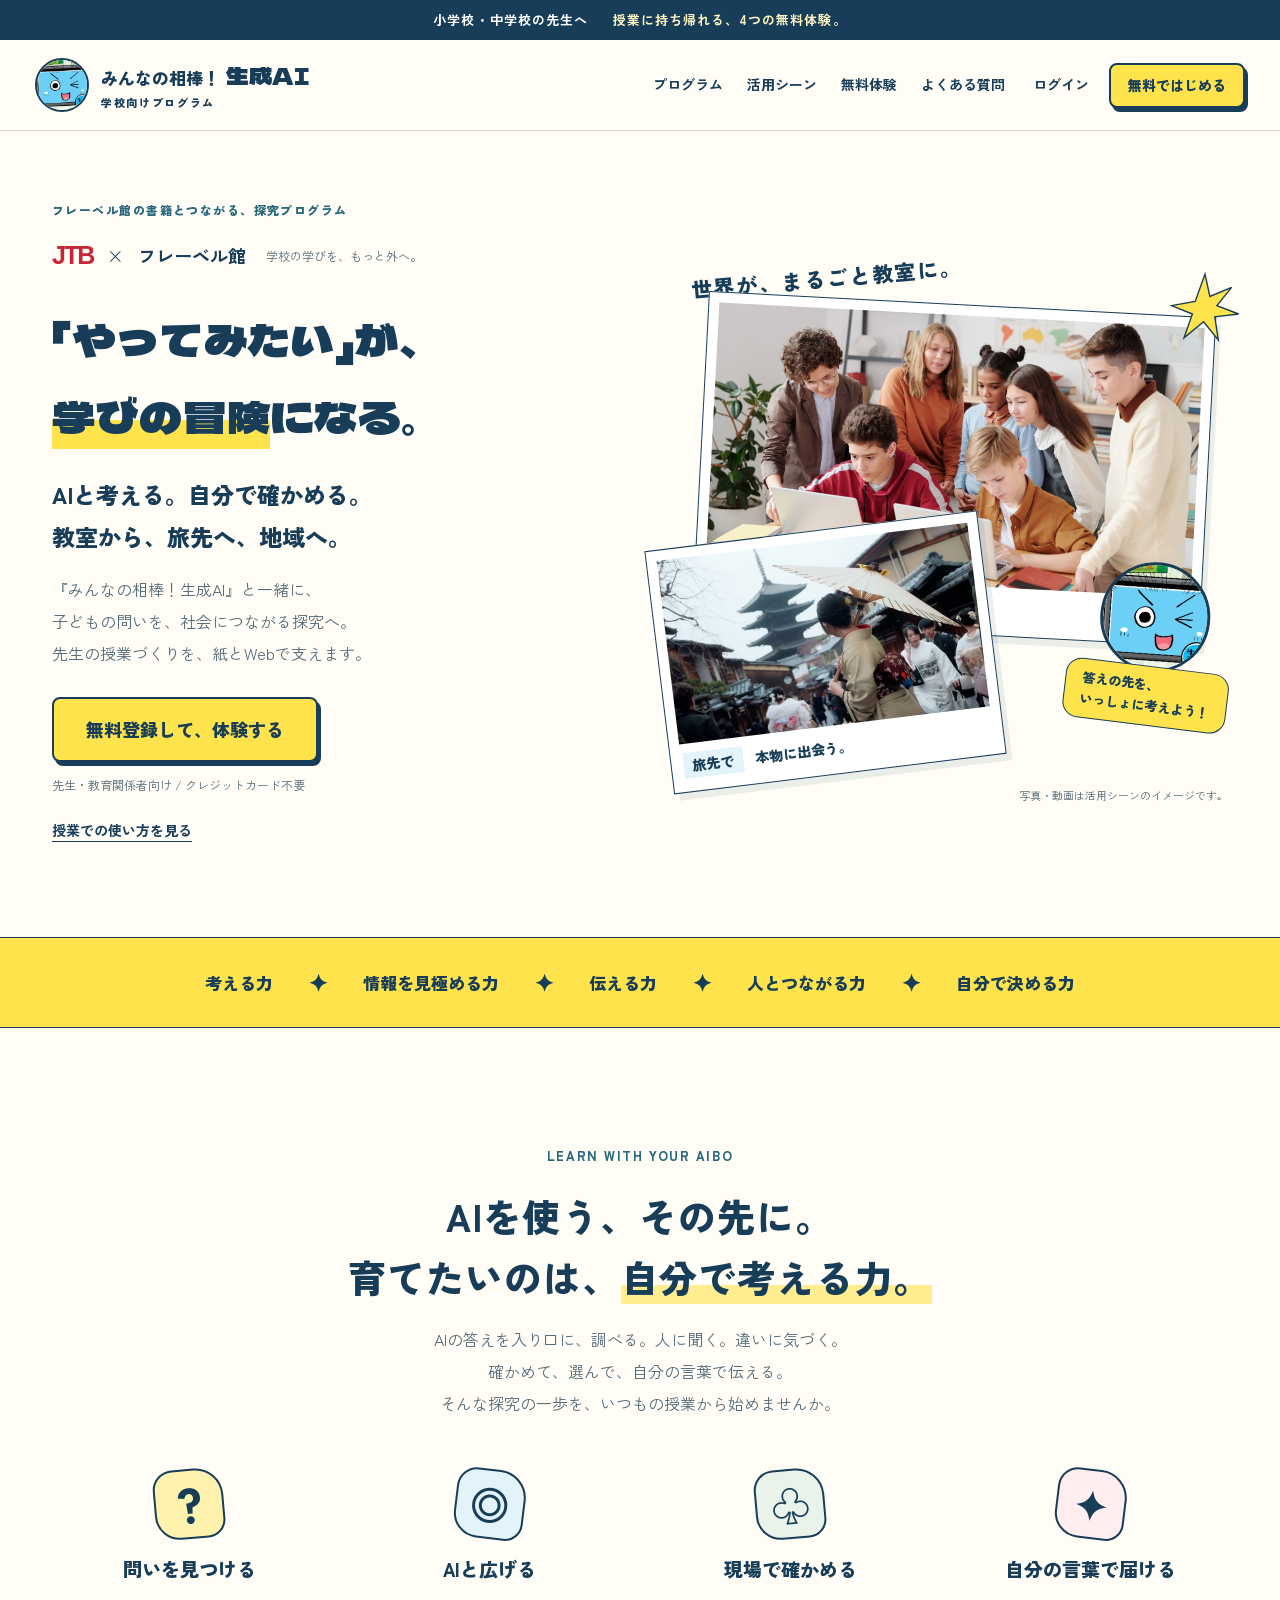
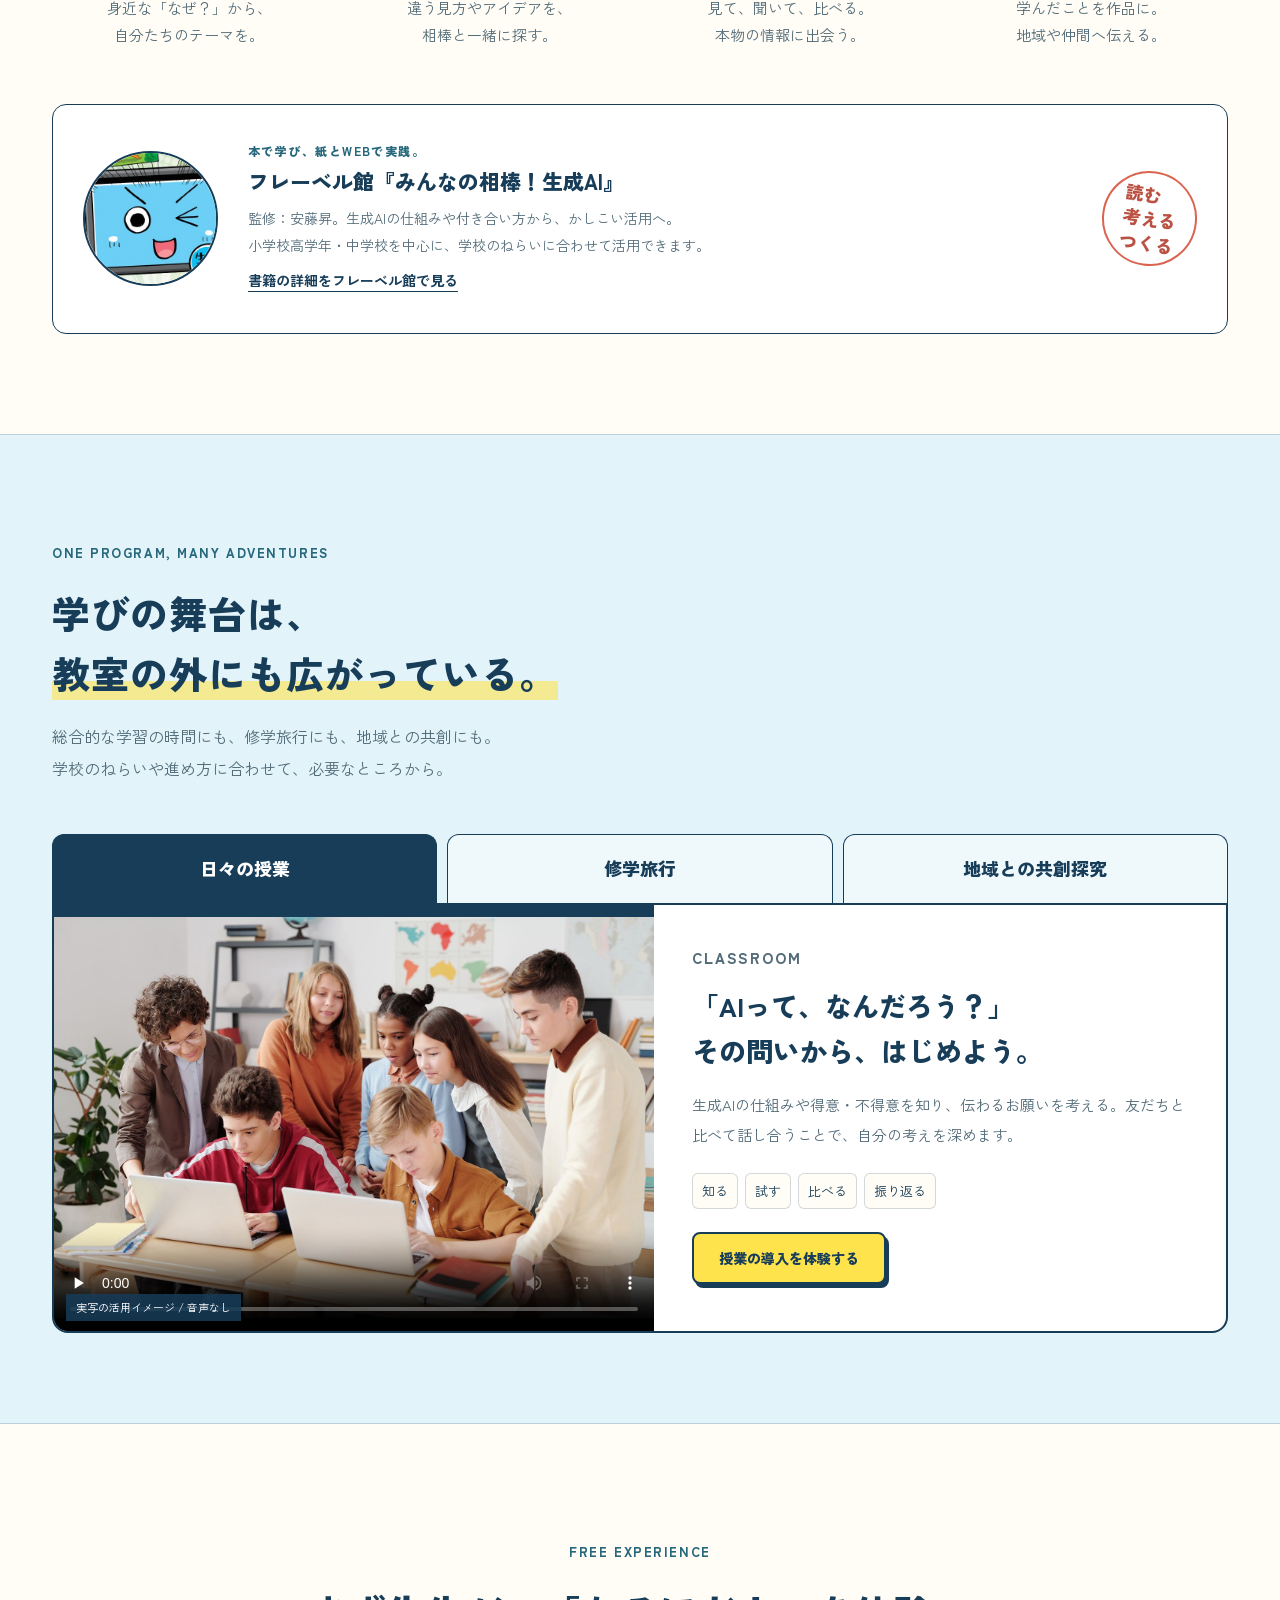
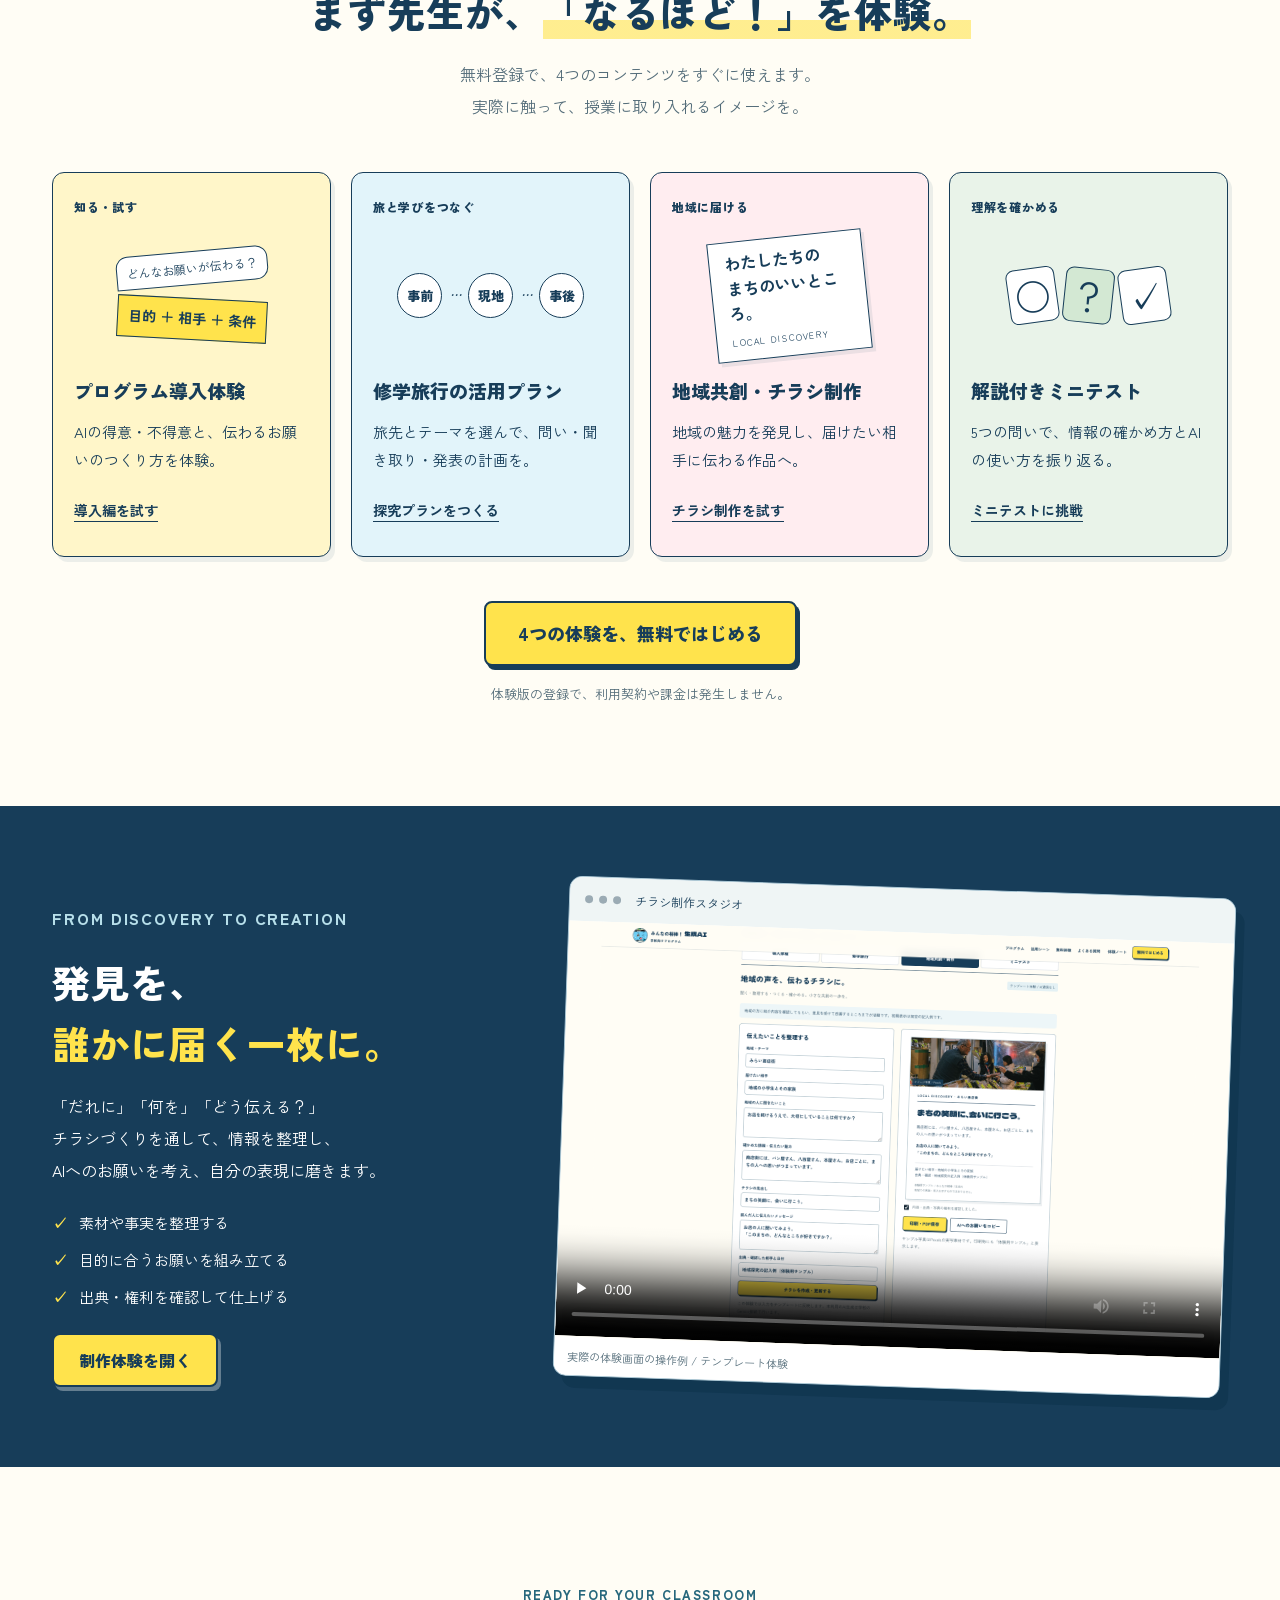
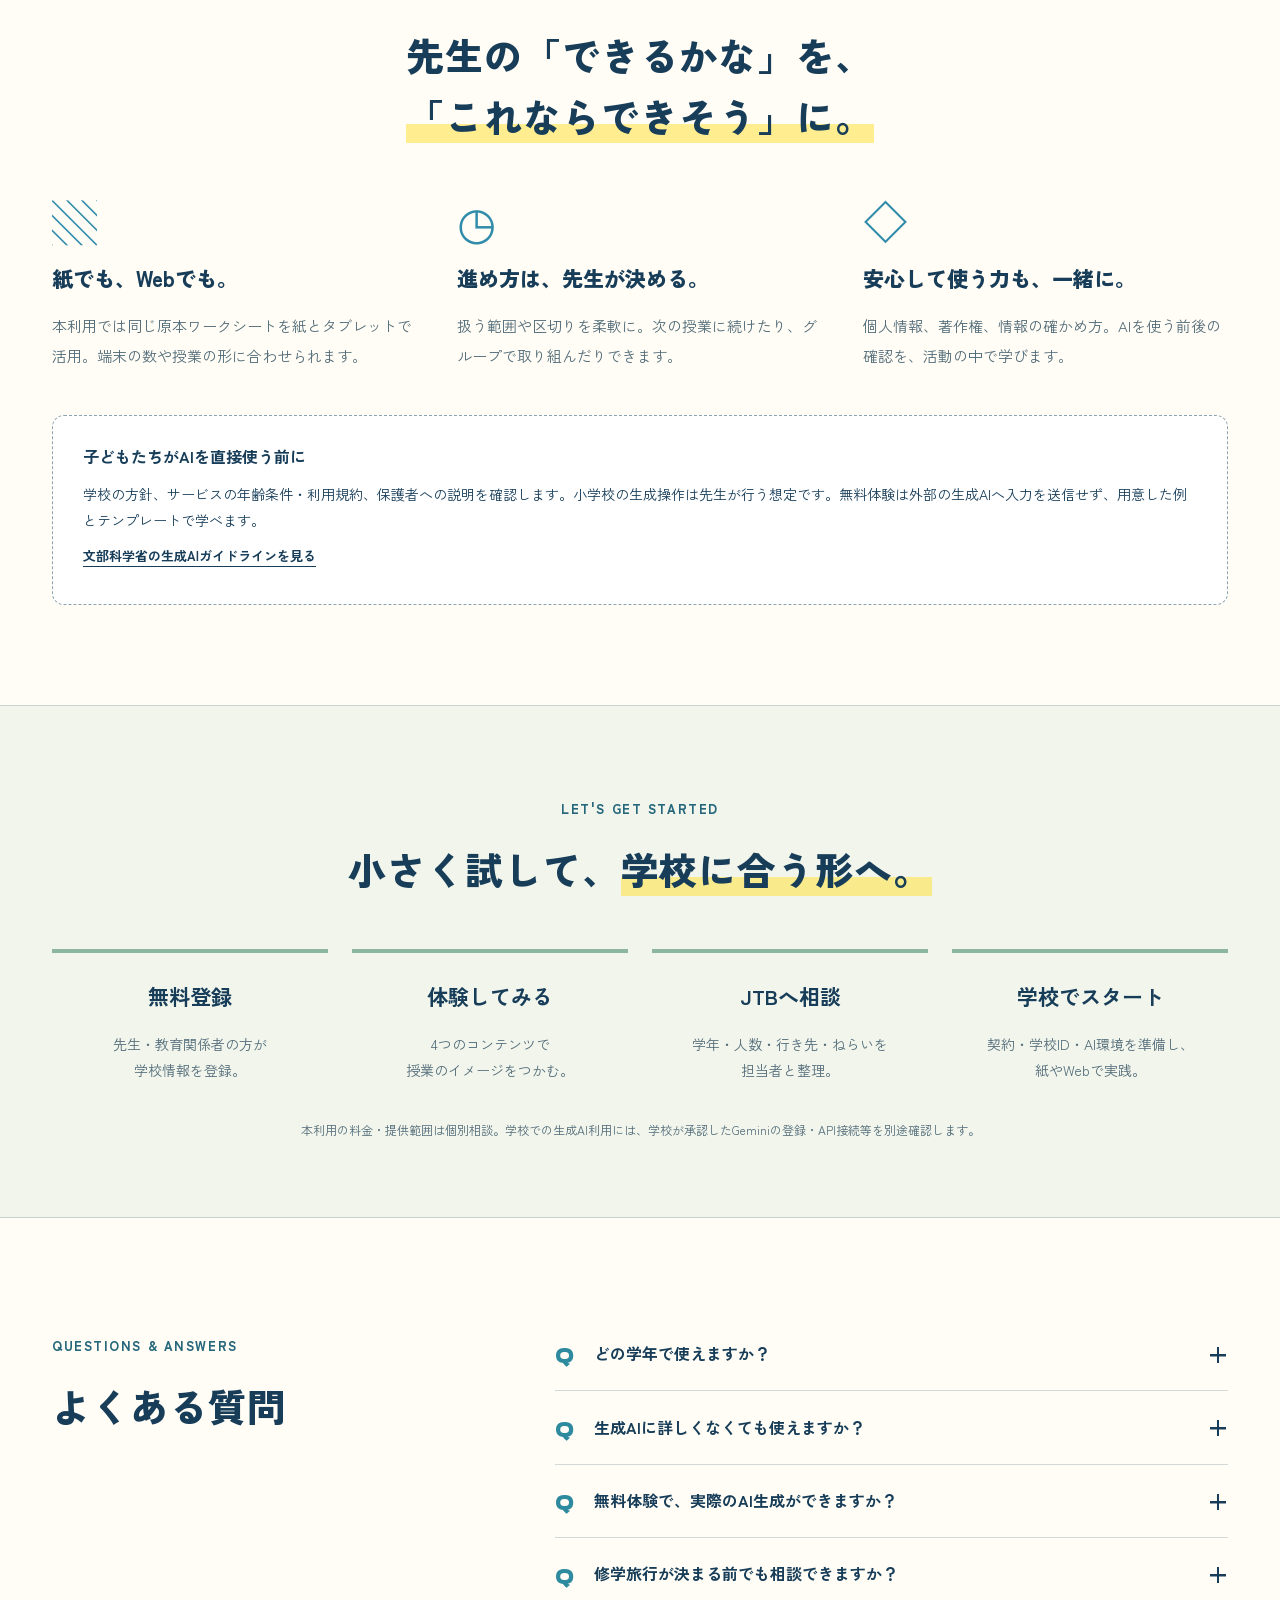
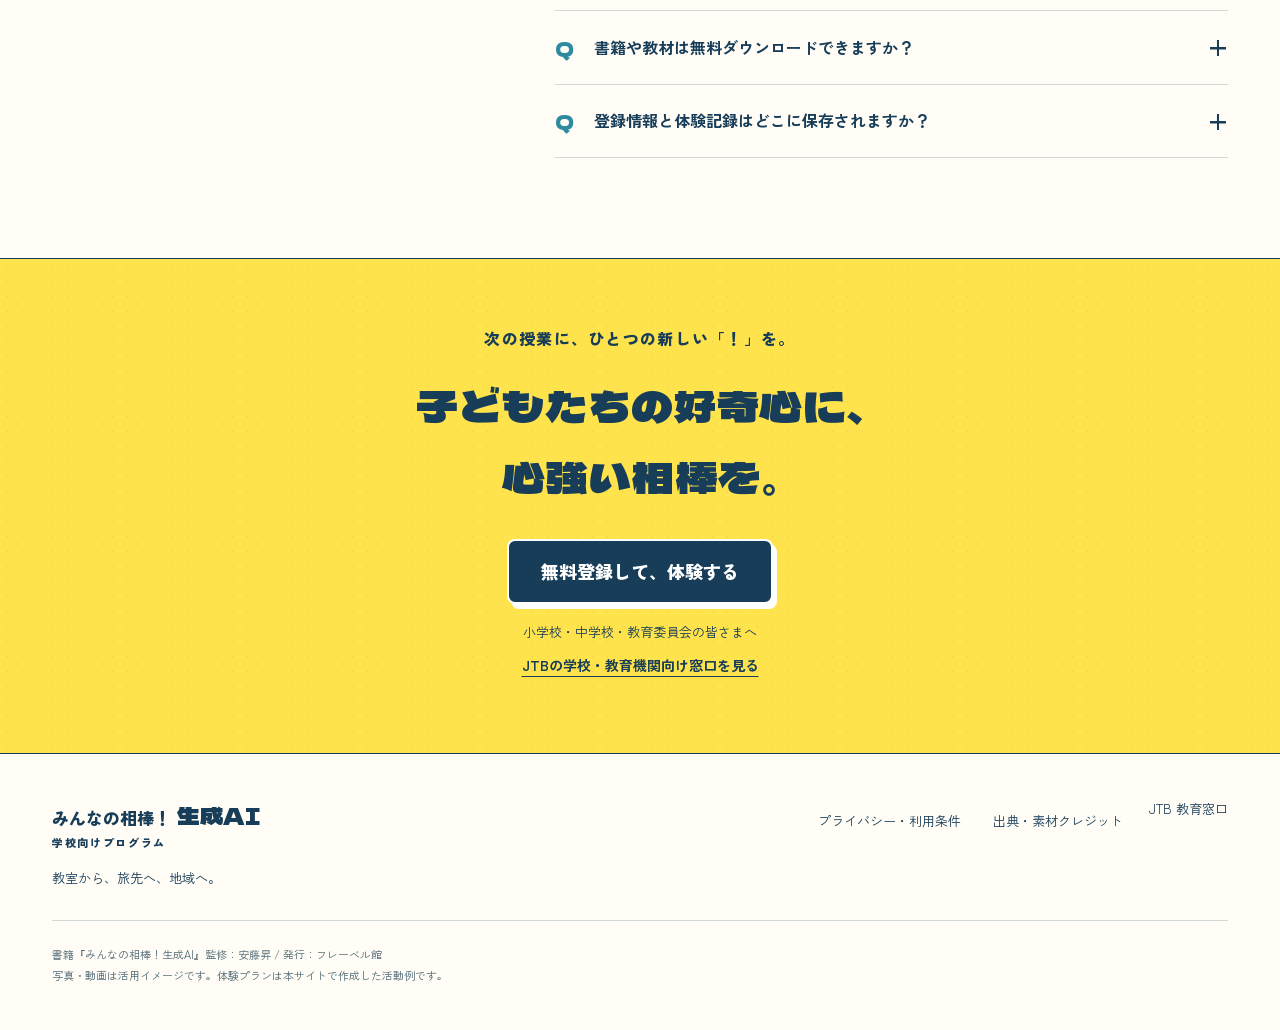
==== minnano-aibo/landing.html @ c50cecc1 "Add school-facing Minnano Aibo LP with real media and free learning experiences" ====
<!doctype html><html lang="ja"><head><meta charset="utf-8"><meta name="viewport" content="width=device-width,initial-scale=1"><meta name="theme-color" content="#173d59"><title>みんなの相棒！生成AI｜教室から、旅先へ、地域へ。</title><meta name="description" content="フレーベル館の書籍とつながる、みんなの相棒！生成AIプログラム。小中学校の授業・修学旅行・地域との共創探究へ。無料登録で4つの体験を。"><meta property="og:title" content="みんなの相棒！生成AI｜教室から、旅先へ、地域へ。"><meta property="og:description" content="AIと考える。自分で確かめる。社会につながる。先生のための無料体験。"><meta property="og:type" content="website"><meta property="og:image" content="https://minnano-aibo-school-guide.changyaokuang.chatgpt.site/media/classroom.jpg"><link rel="stylesheet" href="style.css"><link rel="preconnect" href="https://fonts.googleapis.com"><link rel="preconnect" href="https://fonts.gstatic.com" crossorigin><link href="https://fonts.googleapis.com/css2?family=Dela+Gothic+One&family=Zen+Kaku+Gothic+New:wght@400;500;700;900&display=swap" rel="stylesheet"><script defer src="config.js"></script><script defer src="app.js"></script></head><body>
<a class="skip" href="#main">本文へ移動</a><div class="announcement">小学校・中学校の先生へ <span>授業に持ち帰れる、4つの無料体験。</span></div>
<header class="header"><a class="brand" href="landing.html"><img src="media/aibo.jpg" alt="書籍の生成AIキャラクター"><span>みんなの相棒！<b>生成AI</b><small>学校向けプログラム</small></span></a><nav aria-label="メインメニュー"><a href="#about">プログラム</a><a href="#scenes">活用シーン</a><a href="#benefits">無料体験</a><a href="#faq">よくある質問</a></nav><div class="header-actions"><button class="text-btn" data-login>ログイン</button><button class="btn small" data-register>無料ではじめる</button><button class="menu-btn" aria-label="メニューを開く" aria-expanded="false">☰</button></div></header>
<main id="main"><div id="landing"><section class="hero wrap"><div class="hero-copy"><p class="eyebrow">フレーベル館の書籍とつながる、探究プログラム</p><div class="partner-line"><strong class="jtb-word">JTB</strong><span>×</span><strong>フレーベル館</strong><span class="partner-caption">学校の学びを、もっと外へ。</span></div><h1>「やってみたい」が、<br><span class="highlight">学びの冒険</span>になる。</h1><p class="hero-sub">AIと考える。自分で確かめる。<br>教室から、旅先へ、地域へ。</p><p class="hero-desc">『みんなの相棒！生成AI』と一緒に、<br>子どもの問いを、社会につながる探究へ。<br>先生の授業づくりを、紙とWebで支えます。</p><div class="hero-cta"><button class="btn large" data-register>無料登録して、体験する</button><span>先生・教育関係者向け / クレジットカード不要</span></div><a href="#scenes" class="under-link">授業での使い方を見る</a></div><div class="hero-visual"><span class="handwritten hero-note">世界が、まるごと教室に。</span><figure class="photo main-photo"><img src="media/classroom.jpg" alt="先生と子どもたちが机を囲んで意見を交わす実写の授業イメージ" fetchpriority="high"><figcaption><span class="label-yellow">教室で</span> 「どうして？」を育てる。</figcaption></figure><figure class="photo travel-photo"><img src="media/kyoto-poster.jpg" alt="京都・八坂の塔へ続く街並み"><figcaption><span>旅先で</span> 本物に出会う。</figcaption></figure><div class="aibo-bubble"><img src="media/aibo.jpg" alt=""><span>答えの先を、<br>いっしょに考えよう！</span></div><svg class="hero-doodle" viewBox="0 0 100 100" aria-hidden="true"><path d="M50 3L57 35 88 22 67 48 98 60 64 64 69 97 48 71 20 94 32 60 2 48 36 42Z" fill="#ffe34c" stroke="#173d59" stroke-width="2"/></svg><p class="scene-note">写真・動画は活用シーンのイメージです。</p></div></section>
<div class="ribbon"><span>考える力</span><i>✦</i><span>情報を見極める力</span><i>✦</i><span>伝える力</span><i>✦</i><span>人とつながる力</span><i>✦</i><span>自分で決める力</span></div>
<section class="section wrap" id="about"><div class="section-title"><p class="eyebrow">LEARN WITH YOUR AIBO</p><h2>AIを使う、その先に。<br>育てたいのは、<em>自分で考える力。</em></h2><p>AIの答えを入り口に、調べる。人に聞く。違いに気づく。<br>確かめて、選んで、自分の言葉で伝える。<br>そんな探究の一歩を、いつもの授業から始めませんか。</p></div><div class="learning-flow"><article><span class="flow-icon">？</span><h3>問いを見つける</h3><p>身近な「なぜ？」から、<br>自分たちのテーマを。</p></article><article><span class="flow-icon">◎</span><h3>AIと広げる</h3><p>違う見方やアイデアを、<br>相棒と一緒に探す。</p></article><article><span class="flow-icon">♧</span><h3>現場で確かめる</h3><p>見て、聞いて、比べる。<br>本物の情報に出会う。</p></article><article><span class="flow-icon">✦</span><h3>自分の言葉で届ける</h3><p>学んだことを作品に。<br>地域や仲間へ伝える。</p></article></div><div class="book-band"><img src="media/aibo.jpg" alt="みんなの相棒！生成AIのキャラクター"><div><span class="eyebrow">本で学び、紙とWEBで実践。</span><h3>フレーベル館『みんなの相棒！生成AI』</h3><p>監修：安藤昇。生成AIの仕組みや付き合い方から、かしこい活用へ。<br>小学校高学年・中学校を中心に、学校のねらいに合わせて活用できます。</p><a class="under-link" href="https://book.froebel-kan.co.jp/book/detail/9784577054208" target="_blank" rel="noopener">書籍の詳細をフレーベル館で見る</a></div><span class="paper-stamp">読む<br>考える<br>つくる</span></div></section>
<section class="scenes-section" id="scenes"><div class="wrap"><div class="section-title left"><p class="eyebrow">ONE PROGRAM, MANY ADVENTURES</p><h2>学びの舞台は、<br><em>教室の外にも広がっている。</em></h2><p>総合的な学習の時間にも、修学旅行にも、地域との共創にも。<br>学校のねらいや進め方に合わせて、必要なところから。</p></div><div class="scene-tabs" role="tablist" aria-label="活用シーン"><button role="tab" id="tab-class" aria-controls="scene-panel" aria-selected="true" data-scene="class">日々の授業</button><button role="tab" id="tab-trip" aria-controls="scene-panel" aria-selected="false" data-scene="trip">修学旅行</button><button role="tab" id="tab-local" aria-controls="scene-panel" aria-selected="false" data-scene="local">地域との共創探究</button></div><div id="scene-panel" class="scene-panel" role="tabpanel" aria-labelledby="tab-class"></div></div></section>
<section class="section wrap" id="benefits"><div class="section-title"><p class="eyebrow">FREE EXPERIENCE</p><h2>まず先生が、<em>「なるほど！」を体験。</em></h2><p>無料登録で、4つのコンテンツをすぐに使えます。<br>実際に触って、授業に取り入れるイメージを。</p></div><div class="benefit-grid"><article class="benefit yellow"><span class="benefit-tag">知る・試す</span><div class="mini-chat"><span>どんなお願いが伝わる？</span><b>目的 ＋ 相手 ＋ 条件</b></div><h3>プログラム導入体験</h3><p>AIの得意・不得意と、伝わるお願いのつくり方を体験。</p><button class="under-link" data-start="intro">導入編を試す</button></article><article class="benefit blue"><span class="benefit-tag">旅と学びをつなぐ</span><div class="mini-route"><span>事前</span><i>···</i><span>現地</span><i>···</i><span>事後</span></div><h3>修学旅行の活用プラン</h3><p>旅先とテーマを選んで、問い・聞き取り・発表の計画を。</p><button class="under-link" data-start="trip">探究プランをつくる</button></article><article class="benefit pink"><span class="benefit-tag">地域に届ける</span><div class="mini-flyer"><b>わたしたちの<br>まちのいいところ。</b><span>LOCAL DISCOVERY</span></div><h3>地域共創・チラシ制作</h3><p>地域の魅力を発見し、届けたい相手に伝わる作品へ。</p><button class="under-link" data-start="local">チラシ制作を試す</button></article><article class="benefit green"><span class="benefit-tag">理解を確かめる</span><div class="mini-quiz"><span>○</span><span>？</span><span>✓</span></div><h3>解説付きミニテスト</h3><p>5つの問いで、情報の確かめ方とAIの使い方を振り返る。</p><button class="under-link" data-start="quiz">ミニテストに挑戦</button></article></div><div class="center-cta"><button class="btn large" data-register>4つの体験を、無料ではじめる</button><p>体験版の登録で、利用契約や課金は発生しません。</p></div></section>
<section class="studio-section"><div class="wrap studio-layout"><div><p class="eyebrow">FROM DISCOVERY TO CREATION</p><h2>発見を、<br><em>誰かに届く一枚に。</em></h2><p>「だれに」「何を」「どう伝える？」<br>チラシづくりを通して、情報を整理し、<br>AIへのお願いを考え、自分の表現に磨きます。</p><ul class="check-list"><li>素材や事実を整理する</li><li>目的に合うお願いを組み立てる</li><li>出典・権利を確認して仕上げる</li></ul><button class="btn" data-start="local">制作体験を開く</button></div><div class="studio-demo"><div class="window-bar"><i></i><i></i><i></i><span>チラシ制作スタジオ</span></div><video id="studio-video" controls playsinline preload="none" poster="media/studio-poster.png"><source src="media/studio-demo.mp4" type="video/mp4"><track kind="captions" src="media/studio-ja.vtt" srclang="ja" label="日本語" default></video><p>実際の体験画面の操作例 / テンプレート体験</p></div></div></section>
<section class="section wrap"><div class="section-title"><p class="eyebrow">READY FOR YOUR CLASSROOM</p><h2>先生の「できるかな」を、<br><em>「これならできそう」に。</em></h2></div><div class="support-grid"><article><span>▧</span><h3>紙でも、Webでも。</h3><p>本利用では同じ原本ワークシートを紙とタブレットで活用。端末の数や授業の形に合わせられます。</p></article><article><span>◷</span><h3>進め方は、先生が決める。</h3><p>扱う範囲や区切りを柔軟に。次の授業に続けたり、グループで取り組んだりできます。</p></article><article><span>◇</span><h3>安心して使う力も、一緒に。</h3><p>個人情報、著作権、情報の確かめ方。AIを使う前後の確認を、活動の中で学びます。</p></article></div><div class="guidance"><b>子どもたちがAIを直接使う前に</b><p>学校の方針、サービスの年齢条件・利用規約、保護者への説明を確認します。小学校の生成操作は先生が行う想定です。無料体験は外部の生成AIへ入力を送信せず、用意した例とテンプレートで学べます。</p><a class="under-link" href="https://www.mext.go.jp/a_menu/other/mext_02412.html" target="_blank" rel="noopener">文部科学省の生成AIガイドラインを見る</a></div></section>
<section class="steps-section"><div class="wrap"><div class="section-title"><p class="eyebrow">LET'S GET STARTED</p><h2>小さく試して、<em>学校に合う形へ。</em></h2></div><div class="steps"><article><b>無料登録</b><p>先生・教育関係者の方が<br>学校情報を登録。</p></article><article><b>体験してみる</b><p>4つのコンテンツで<br>授業のイメージをつかむ。</p></article><article><b>JTBへ相談</b><p>学年・人数・行き先・ねらいを<br>担当者と整理。</p></article><article><b>学校でスタート</b><p>契約・学校ID・AI環境を準備し、<br>紙やWebで実践。</p></article></div><p class="small-note">本利用の料金・提供範囲は個別相談。学校での生成AI利用には、学校が承認したGeminiの登録・API接続等を別途確認します。</p></div></section>
<section class="section wrap faq" id="faq"><div class="section-title left"><p class="eyebrow">QUESTIONS & ANSWERS</p><h2>よくある質問</h2></div><div class="faq-list"><details><summary>どの学年で使えますか？</summary><p>小学校高学年・中学校を中心に想定しています。出版社が示す書籍の対象年齢は小学校3年生から中学生です。内容やAIの操作主体は、発達段階と学校の方針に合わせて調整します。</p></details><details><summary>生成AIに詳しくなくても使えますか？</summary><p>無料体験は選択や短い入力から始められ、AIのAPIキーは不要です。まず先生が操作し、活動例を印刷して授業の進め方を検討できます。</p></details><details><summary>無料体験で、実際のAI生成ができますか？</summary><p>無料体験では教材用の例とテンプレートで、お願いの組み立て方・チラシ制作・情報の確認を試します。外部AIへは送信しません。本利用では学校のGemini API設定・利用承認のもとで生成します。</p></details><details><summary>修学旅行が決まる前でも相談できますか？</summary><p>育てたい力や探究テーマを整理し、行き先・時期・人数と合わせてJTBの担当窓口へご相談ください。体験プランは活動例であり、施設予約や受入手配を確約するものではありません。</p></details><details><summary>書籍や教材は無料ダウンロードできますか？</summary><p>無料体験は本サイトの導入コンテンツ・活用プラン・ミニテストです。書籍全体や契約用の原本ワークシートを無料配布するものではありません。提供条件は導入時に確認します。</p></details><details><summary>登録情報と体験記録はどこに保存されますか？</summary><p>本サイトのサーバーに保存します。児童生徒の氏名・名簿の入力は不要です。ログイン後の「アカウント」から記録の書き出しと登録削除ができます。</p></details></div></section>
<section class="last-cta"><div class="wrap"><p class="handwritten">次の授業に、ひとつの新しい「！」を。</p><h2>子どもたちの好奇心に、<br>心強い相棒を。</h2><button class="btn large" data-register>無料登録して、体験する</button><p>小学校・中学校・教育委員会の皆さまへ</p><a class="under-link" href="https://www.jtbbwt.com/education/" target="_blank" rel="noopener">JTBの学校・教育機関向け窓口を見る</a></div></section></div>
<section id="experience" class="wrap experience" hidden><div class="experience-head"><div><p class="eyebrow">YOUR AIBO NOTEBOOK</p><h1>先生の、体験ノート。</h1><p id="welcome"></p></div><div><span id="save-status" role="status"></span><button class="btn outline small" id="account-open">アカウント</button></div></div><nav class="experience-tabs" aria-label="無料体験"><button data-module="intro">導入体験</button><button data-module="trip">修学旅行</button><button data-module="local">地域共創・制作</button><button data-module="quiz">ミニテスト</button></nav><div id="module"></div><div class="experience-bottom"><button class="under-link" id="back-home">プログラム紹介に戻る</button><button class="under-link" id="logout">ログアウト</button></div></section></main>
<footer class="footer wrap"><div><a class="brand" href="landing.html"><span>みんなの相棒！<b>生成AI</b><small>学校向けプログラム</small></span></a><p>教室から、旅先へ、地域へ。</p></div><div class="footer-links"><button data-policy="privacy">プライバシー・利用条件</button><button data-policy="sources">出典・素材クレジット</button><a href="https://www.jtbbwt.com/education/" target="_blank" rel="noopener">JTB 教育窓口</a></div><p class="copyright">書籍『みんなの相棒！生成AI』監修：安藤昇 / 発行：フレーベル館<br>写真・動画は活用イメージです。体験プランは本サイトで作成した活動例です。</p></footer>
<dialog id="auth-dialog" aria-labelledby="auth-title"><button class="dialog-close" aria-label="閉じる" data-close>×</button><p class="eyebrow">FREE TEACHER EXPERIENCE</p><h2 id="auth-title">無料で、相棒に出会おう。</h2><p>4つの体験と、授業に使えるアイデアを。</p><form id="auth-form"><div id="registration-fields"><label>学校・所属名 <span>必須</span><input name="school" autocomplete="organization" maxlength="100" placeholder="○○市立 ○○小学校"></label><div class="form-grid"><label>校種 <span>必須</span><select name="level"><option value="">選択してください</option><option>小学校</option><option>中学校</option><option>教育委員会・その他</option></select></label><label>都道府県 <span>必須</span><select name="prefecture" id="prefecture"></select></label></div></div><label>メールアドレス <span>必須</span><input name="email" type="email" autocomplete="email" maxlength="254" required></label><label>パスワード <span>10文字以上</span><input name="password" type="password" autocomplete="new-password" minlength="10" maxlength="128" required></label><label class="checkbox" id="consent-label"><input name="consent" type="checkbox"><span>教職員・教育関係者です。<button type="button" class="inline-link" data-policy="privacy">プライバシー・利用条件</button>に同意します。</span></label><p class="form-error" id="auth-error" role="alert"></p><button class="btn full" id="auth-submit" type="submit">無料登録して体験をはじめる</button></form><button class="under-link auth-switch" id="auth-switch">登録済みの方はこちら</button><p class="small-note">児童生徒の個人情報は入力しないでください。登録確認メールの送信はありません。パスワードは大切に保管してください。</p></dialog>
<dialog id="info-dialog" class="wide-dialog"><button class="dialog-close" aria-label="閉じる" data-close>×</button><div id="info-content"></div></dialog><div class="toast" role="status" hidden></div></body></html>
---- minnano-aibo/style.css ----
:root{--ink:#173d59;--muted:#536c79;--paper:#fffdf5;--yellow:#ffe34c;--blue:#e2f4fa;--pink:#ffedf0;--green:#e9f3e9;--line:#173d5930;--body:'Zen Kaku Gothic New','Hiragino Kaku Gothic ProN',sans-serif;--display:'Dela Gothic One',sans-serif}*{box-sizing:border-box}html{scroll-behavior:smooth;scroll-padding-top:110px}body{margin:0;background:var(--paper);color:var(--ink);font:16px/1.85 var(--body);-webkit-font-smoothing:antialiased}button,input,select,textarea{font:inherit;color:inherit}button,a{-webkit-tap-highlight-color:transparent}button{cursor:pointer}button:disabled{opacity:.6;cursor:wait}a{color:inherit}img,video{max-width:100%;display:block}button:focus-visible,a:focus-visible,input:focus-visible,select:focus-visible,textarea:focus-visible,summary:focus-visible{outline:3px solid #e37030;outline-offset:4px}h1,h2,h3,p{margin:0}h1,h2,h3{line-height:1.6;overflow-wrap:anywhere}h2{font-size:clamp(27px,3vw,38px);font-weight:900;letter-spacing:.025em}h3{font-size:21px;font-weight:900}h2 em{font-style:normal;background:linear-gradient(transparent 65%,#ffe34c99 65%)}p{margin-top:16px}.wrap{max-width:1240px;margin:auto;padding-inline:32px}.section{padding-block:100px}.eyebrow{font-size:13px;font-weight:900;letter-spacing:.12em;margin-bottom:18px;color:#26677c}.section-title{text-align:center;margin-bottom:50px}.section-title p:not(.eyebrow){color:var(--muted);line-height:2}.section-title.left{text-align:left}.btn{display:inline-flex;align-items:center;justify-content:center;min-height:52px;padding:13px 25px;border:2px solid var(--ink);border-radius:8px;background:var(--yellow);box-shadow:3px 4px 0 var(--ink);font-size:16px;font-weight:900;text-decoration:none;line-height:1.5;transition:transform .15s,box-shadow .15s}.btn:hover{transform:translateY(-2px);box-shadow:4px 6px 0 var(--ink)}.btn:active{transform:translate(2px,2px);box-shadow:1px 2px 0 var(--ink)}.btn.small{font-size:14px;min-height:44px;padding:10px 17px}.btn.large{font-size:18px;min-height:62px;padding:17px 32px}.btn.outline{background:white;box-shadow:none}.full{width:100%}.under-link,.text-btn,.inline-link{background:none;border:0;padding:0;min-height:44px;display:inline-flex;align-items:center;font-weight:700;text-decoration:underline;text-underline-offset:5px;text-decoration-thickness:1px}.text-btn{text-decoration:none}.inline-link{display:inline;min-height:0}.skip{position:absolute;left:-9999px}.skip:focus{left:15px;top:10px;background:white;padding:10px;z-index:100}.announcement{background:var(--ink);color:white;text-align:center;font-size:13px;font-weight:700;padding:8px 20px;letter-spacing:.08em}.announcement span{margin-left:20px;color:#fff5c1}.header{display:flex;align-items:center;gap:28px;padding:18px max(24px,calc((100vw - 1210px)/2));background:#fffdf5f2;border-bottom:1px solid var(--line);position:sticky;top:0;z-index:30;backdrop-filter:blur(12px)}.brand{display:flex;align-items:center;gap:12px;text-decoration:none;line-height:1.4;white-space:nowrap;font-size:17px;font-weight:900}.brand img{width:54px;height:54px;object-fit:cover;object-position:35% center;border:2px solid var(--ink);border-radius:50%}.brand b{font-size:23px;display:inline-block;margin-left:6px;font-family:var(--display);font-weight:400}.brand small{display:block;font-size:11px;letter-spacing:.15em;margin-top:4px}.header nav{display:flex;align-items:center;gap:24px;margin-left:auto}.header nav a{text-decoration:none;font-size:14px;font-weight:700;white-space:nowrap}.header-actions{display:flex;gap:20px;align-items:center}.header-actions>.text-btn{font-size:14px}.menu-btn{display:none;border:0;background:transparent;font-size:24px;padding:8px}.hero{display:grid;grid-template-columns:1.05fr 1fr;gap:32px;align-items:center;padding-block:68px 84px;min-height:730px}.partner-line{display:flex;gap:14px;align-items:center;font-size:18px;margin-bottom:27px}.jtb-word{color:#c82637;font:900 25px Arial,sans-serif;letter-spacing:-.08em}.partner-caption{font-size:12px;margin-left:6px;color:var(--muted)}.hero-copy>.eyebrow{font-size:12px;margin-top:0}.hero h1{font-family:var(--display);font-weight:400;font-size:clamp(31px,3.4vw,43px);line-height:1.8;letter-spacing:.015em;white-space:nowrap}.highlight{background:linear-gradient(transparent 56%,var(--yellow) 56%);padding-bottom:3px}.hero-sub{font-size:23px;font-weight:900;line-height:1.8;margin-top:20px}.hero-desc{font-size:16px;color:var(--muted);line-height:2}.hero-cta{margin-top:28px;display:flex;align-items:flex-start;flex-direction:column;gap:12px}.hero-cta>span{font-size:12px;color:var(--muted)}.hero-copy>.under-link{font-size:14px;margin-top:13px}.hero-visual{position:relative;min-height:558px}.handwritten{font-weight:900;font-size:21px;letter-spacing:.08em}.hero-note{display:block;transform:rotate(-5deg);margin:0 0 18px 20px}.photo{position:relative;background:white;padding:10px;border:1.5px solid var(--ink);box-shadow:5px 7px 0 #173d5915;margin:0}.photo img{width:100%;height:100%;object-fit:cover}.main-photo{width:91%;transform:rotate(3deg);margin-left:30px}.main-photo img{height:270px}.photo figcaption{font-weight:900;padding:10px 2px 2px;font-size:14px}.photo figcaption span{padding:3px 9px;background:var(--yellow);margin-right:8px}.travel-photo{position:absolute;bottom:30px;left:-12px;width:60%;transform:rotate(-7deg);z-index:2}.travel-photo img{height:185px}.travel-photo figcaption span{background:var(--blue)}.aibo-bubble{position:absolute;right:-6px;bottom:80px;z-index:3;display:flex;flex-direction:column;align-items:center;transform:rotate(7deg)}.aibo-bubble img{width:110px;height:110px;border-radius:50%;border:3px solid var(--ink);object-fit:cover;object-position:30%}.aibo-bubble span{background:var(--yellow);border:1.5px solid var(--ink);font-size:13px;font-weight:900;padding:8px 16px;border-radius:16px;line-height:1.6;margin-top:-6px}.hero-doodle{position:absolute;width:70px;right:-12px;top:25px;z-index:4}.scene-note{font-size:11px;color:var(--muted);position:absolute;bottom:0;right:0}.ribbon{padding:22px 30px;border-block:1.5px solid var(--ink);display:flex;justify-content:center;align-items:center;gap:35px;background:var(--yellow);font-size:17px;font-weight:900;overflow:hidden;white-space:nowrap}.ribbon i{font-style:normal;font-size:24px}.learning-flow{display:grid;grid-template-columns:repeat(4,1fr);gap:26px;text-align:center;margin-bottom:55px}.flow-icon{height:70px;width:70px;display:inline-flex;align-items:center;justify-content:center;font-size:40px;font-weight:900;border:2px solid var(--ink);border-radius:20px 28px 18px 25px;background:#fff2af;transform:rotate(-5deg);margin-bottom:15px}.learning-flow article:nth-child(2) .flow-icon{background:var(--blue);transform:rotate(7deg)}.learning-flow article:nth-child(3) .flow-icon{background:var(--green)}.learning-flow article:nth-child(4) .flow-icon{background:var(--pink);transform:rotate(7deg)}.learning-flow p{font-size:15px;margin-top:9px;color:var(--muted)}.learning-flow h3{font-size:19px}.book-band{border:1.5px solid var(--ink);border-radius:14px;padding:30px;display:flex;gap:30px;align-items:center;background:white}.book-band>img{width:135px;height:135px;object-fit:cover;object-position:30%;border-radius:50%;border:2px solid var(--ink);flex:none}.book-band .eyebrow{margin:0 0 7px;font-size:12px}.book-band p{font-size:14px;margin-top:7px;line-height:1.9;color:var(--muted)}.book-band .under-link{font-size:14px}.paper-stamp{margin-left:auto;transform:rotate(8deg);border:2px solid #da6450;color:#bb5142;border-radius:50%;height:95px;width:95px;display:flex;align-items:center;justify-content:center;line-height:1.35;font-size:18px;font-weight:900;flex:none}.scenes-section{background:var(--blue);padding-block:90px;border-block:1px solid var(--line)}.scene-tabs{display:flex;gap:10px}.scene-tabs button{flex:1;border:1.5px solid var(--ink);border-bottom:0;border-radius:12px 12px 0 0;background:#eff9fc;font-weight:900;padding:17px 15px;font-size:18px}.scene-tabs button[aria-selected=true]{background:var(--ink);color:white}.scene-panel{display:grid;grid-template-columns:1.05fr 1fr;border:2px solid var(--ink);background:white;border-radius:0 0 16px 16px;overflow:hidden;min-height:430px}.scene-media{position:relative;background:#d6e9ec;min-height:410px}.scene-media img,.scene-media video{width:100%;height:100%;position:absolute;inset:0;object-fit:cover}.scene-media video.classroom{object-fit:contain;background:#173d59}.scene-media>span{position:absolute;bottom:10px;left:12px;z-index:2;background:#173d59d9;color:white;padding:3px 10px;font-size:11px;pointer-events:none}.scene-body{padding:38px}.scene-body .eyebrow{margin:0 0 10px}.scene-body h3{font-size:27px;line-height:1.7}.scene-body p{font-size:15px;color:var(--muted);line-height:2}.scene-steps{display:flex;gap:7px;flex-wrap:wrap;margin:23px 0}.scene-steps span{font-size:13px;border:1px solid var(--line);border-radius:6px;padding:5px 9px;background:var(--paper)}.scene-body .btn{font-size:14px}.benefit-grid{display:grid;grid-template-columns:repeat(4,1fr);gap:20px}.benefit{padding:23px 21px;border:1.5px solid var(--ink);border-radius:12px;box-shadow:4px 5px 0 #173d5914;display:flex;flex-direction:column}.yellow{background:#fff6c9}.blue{background:var(--blue)}.pink{background:var(--pink)}.green{background:var(--green)}.benefit-tag{font-size:12px;letter-spacing:.06em;font-weight:900}.benefit h3{font-size:19px;margin-top:15px}.benefit p{font-size:15px;margin:12px 0 16px;flex:1}.benefit .under-link{font-size:14px;justify-content:flex-start}.mini-chat,.mini-route,.mini-flyer,.mini-quiz{height:120px;margin:17px 0 5px;display:flex;align-items:center;justify-content:center}.mini-chat{flex-direction:column;gap:13px}.mini-chat span{border:1.5px solid var(--ink);padding:5px 9px;background:white;border-radius:12px 12px 12px 0;font-size:12px;transform:rotate(-5deg)}.mini-chat b{font-size:14px;background:var(--yellow);padding:7px 10px;border:1px solid var(--ink);transform:rotate(3deg)}.mini-route{gap:7px}.mini-route span{border:1.5px solid var(--ink);border-radius:50%;height:45px;width:45px;background:white;display:flex;align-items:center;justify-content:center;font-size:13px;font-weight:900}.mini-flyer{margin-inline:auto;flex-direction:column;align-items:flex-start;background:white;border:1px solid var(--ink);box-shadow:3px 4px 0 #173d5915;padding:15px;width:155px;transform:rotate(-6deg)}.mini-flyer b{font-size:16px;line-height:1.6}.mini-flyer span{font-size:9px;margin-top:8px;letter-spacing:.1em}.mini-quiz{gap:7px}.mini-quiz span{font-size:36px;display:flex;align-items:center;justify-content:center;width:49px;height:55px;background:white;border:1.5px solid var(--ink);border-radius:8px;transform:rotate(-8deg)}.mini-quiz span:nth-child(2){transform:rotate(6deg);background:#d3e8d3}.center-cta{text-align:center;margin-top:44px}.center-cta p{font-size:13px;color:var(--muted)}.studio-section{background:var(--ink);color:white;padding-block:80px}.studio-layout{display:grid;grid-template-columns:.8fr 1.2fr;gap:65px;align-items:center}.studio-section .eyebrow{color:#b7dfea}.studio-section h2 em{background:none;color:var(--yellow)}.studio-section p{font-size:16px;line-height:2}.studio-section .btn{color:var(--ink);box-shadow:3px 4px 0 #fff5}.check-list{list-style:none;padding:0;margin:23px 0}.check-list li{margin:9px 0;font-size:15px}.check-list li:before{content:'✓';color:var(--yellow);margin-right:12px;font-weight:900}.studio-demo{border:1px solid #adc9d6;border-radius:13px;overflow:hidden;background:white;transform:rotate(2deg);box-shadow:9px 12px 0 #062c4050}.window-bar{display:flex;gap:6px;background:#eff5f5;padding:11px 15px;align-items:center;color:var(--ink)}.window-bar i{width:8px;height:8px;background:#9babb4;border-radius:50%}.window-bar span{font-size:12px;margin-left:8px}.studio-demo video{width:100%;aspect-ratio:16/10;background:var(--paper)}.studio-demo p{font-size:11px;color:var(--muted);margin:0;padding:8px 13px;background:white}.support-grid{display:grid;grid-template-columns:repeat(3,1fr);gap:40px}.support-grid article>span{font-size:45px;color:#308caa;line-height:1}.support-grid h3{margin-top:14px}.support-grid p{font-size:15px;line-height:2;color:var(--muted)}.guidance{margin-top:44px;padding:26px 30px;background:white;border:1px dashed #8aa4b1;border-radius:12px}.guidance p{font-size:14px;margin-top:10px}.guidance .under-link{font-size:13px}.steps-section{padding-block:75px;background:#f1f5ec;border-block:1px solid var(--line)}.steps{display:grid;grid-template-columns:repeat(4,1fr);gap:24px;text-align:center}.steps article{border-top:4px solid #8cb5a2;padding-top:24px}.steps b{font-size:21px}.steps p{font-size:14px;color:var(--muted)}.small-note{font-size:12px;line-height:1.9;color:var(--muted)}.steps-section>.wrap>.small-note{text-align:center;margin-top:35px}.faq{display:grid;grid-template-columns:.8fr 1.2fr;gap:55px}.faq-list details{border-bottom:1px solid var(--line)}.faq-list summary{list-style:none;cursor:pointer;min-height:65px;display:flex;align-items:center;gap:20px;font-size:16px;font-weight:700;padding-block:14px}.faq-list summary:before{content:'Q';font:20px var(--display);color:#2e8a9f}.faq-list summary:after{content:'+';margin-left:auto;font-size:24px}.faq-list details[open] summary:after{content:'−'}.faq-list details p{font-size:14px;line-height:2;margin:0 0 22px;padding-left:36px;color:var(--muted)}.last-cta{text-align:center;background:var(--yellow);padding-block:65px;border-block:1.5px solid var(--ink);background-image:radial-gradient(#173d5920 .8px,transparent .8px);background-size:15px 15px}.last-cta .handwritten{font-size:16px;margin:0 0 15px}.last-cta h2{font:clamp(28px,3.5vw,42px)/1.7 var(--display);margin-bottom:27px}.last-cta .btn{background:var(--ink);color:white;box-shadow:4px 5px 0 white;border-color:white}.last-cta p:not(.handwritten){font-size:13px}.last-cta .under-link{font-size:14px}.footer{display:grid;grid-template-columns:1fr 1fr;gap:25px;padding-block:45px}.footer p{font-size:13px}.footer-links{display:flex;flex-wrap:wrap;align-content:start;justify-content:flex-end;gap:20px}.footer-links>*{border:0;background:transparent;min-height:44px;font:13px var(--body);text-decoration:none}.copyright{grid-column:1/-1;font-size:11px!important;color:var(--muted);border-top:1px solid var(--line);padding-top:23px;margin-top:5px}dialog{background:var(--paper);color:var(--ink);border:2px solid var(--ink);border-radius:16px;padding:35px;width:510px;max-width:calc(100vw - 28px);max-height:90vh;overflow:auto;box-shadow:10px 12px 0 #0003}dialog::backdrop{background:#082a40aa;backdrop-filter:blur(4px)}dialog h2{font-size:25px}dialog>.eyebrow{margin-top:0}dialog>p{font-size:14px}.dialog-close{position:absolute;top:12px;right:12px;width:35px;height:35px;border:0;background:transparent;font-size:28px;line-height:1}label{display:block;font-size:14px;font-weight:700;margin:16px 0}label>span{font-size:11px;color:var(--muted);font-weight:400;margin-left:7px}input:not([type=checkbox]):not([type=radio]),select,textarea{display:block;width:100%;padding:11px 12px;border:1.5px solid #93abb7;border-radius:7px;background:white;font-size:16px;min-height:46px;margin-top:6px;line-height:1.7}textarea{min-height:110px;resize:vertical}select{appearance:none;background-image:url("data:image/svg+xml,%3Csvg width='14' height='10' xmlns='http://www.w3.org/2000/svg'%3E%3Cpath d='m2 2 5 5 5-5' fill='none' stroke='%23173d59' stroke-width='2'/%3E%3C/svg%3E");background-repeat:no-repeat;background-position:right 12px center;padding-right:32px}.form-grid{display:grid;grid-template-columns:1fr 1fr;gap:15px}.form-grid label{margin:0}.checkbox{display:flex;gap:9px;align-items:flex-start}.checkbox input{margin-top:5px;accent-color:var(--ink);width:18px;height:18px;flex:none}.checkbox>span{font-size:13px;margin:0}.form-error{font-size:14px;color:#b52d39;margin:15px 0}.auth-switch{margin-top:15px;font-size:14px}.wide-dialog{width:800px}.wide-dialog h2{margin-bottom:20px}.wide-dialog h3{font-size:18px;margin-top:22px}.wide-dialog p,.wide-dialog li{font-size:14px}.wide-dialog a{overflow-wrap:anywhere}.toast{position:fixed;bottom:25px;left:50%;transform:translateX(-50%);z-index:100;background:var(--ink);color:white;padding:13px 25px;border:2px solid white;border-radius:10px;font-size:14px;max-width:90vw}.experience{padding-block:45px 80px;min-height:80vh}.experience-head{display:flex;justify-content:space-between;align-items:center;gap:25px;margin-bottom:30px}.experience-head h1{font-family:var(--display);font-size:34px;font-weight:400}.experience-head .eyebrow{margin-top:0;margin-bottom:7px}.experience-head p{font-size:14px;margin-top:8px}.experience-head>div:last-child{display:flex;gap:15px;align-items:center}.experience-tabs{display:grid;grid-template-columns:repeat(4,1fr);gap:9px;border-bottom:2px solid var(--ink);padding-bottom:15px;margin-bottom:30px}.experience-tabs button{border:1px solid var(--line);border-radius:8px;padding:13px 12px;background:white;font-weight:900;font-size:15px}.experience-tabs button.active{background:var(--ink);color:white}.module-head{display:flex;justify-content:space-between;align-items:flex-start;gap:20px;margin:25px 0}.module-head p{font-size:15px;color:var(--muted)}.module-head h2{font-size:28px}.module-tag{font-size:12px;background:#e4f1f4;padding:4px 10px;border-radius:5px;white-space:nowrap}.panel{background:white;border:1.5px solid #9db4be;border-radius:13px;padding:28px;margin:24px 0}.panel h3{margin-bottom:14px}.two-col{display:grid;grid-template-columns:1fr 1fr;gap:26px}.two-col>.panel{margin-top:0}.panel p{font-size:15px}.note{background:#edf6f8;border-radius:8px;padding:14px 18px;font-size:14px;margin:20px 0}.note.yellow{background:#fff4c7}.row{display:flex;gap:13px;align-items:center;flex-wrap:wrap;margin-top:20px}.choice-grid{display:grid;grid-template-columns:1fr 1fr;gap:15px;margin:20px 0}.choice{background:var(--blue);border:1.5px solid #8aafbe;border-radius:9px;text-align:left;padding:20px;min-height:90px;font-size:16px;font-weight:700}.choice.active{background:var(--yellow);border-color:var(--ink)}.feedback{border-left:4px solid #4095a3;background:#f1f8fa;padding:18px 20px;min-height:90px}.prompt-preview{white-space:pre-wrap;background:#f0f7f9;border:1px dashed #7b9eae;border-radius:8px;padding:20px;min-height:140px;font-size:15px}.lesson-step{padding:20px 0;border-bottom:1px dashed var(--line)}.lesson-step:last-child{border:0}.lesson-step h3{font-size:18px}.lesson-step p{margin-top:8px}.plan-result h3{border-bottom:2px solid var(--yellow);padding-bottom:10px}.plan-result h4{font-size:17px;margin:20px 0 7px}.plan-result p{font-size:15px;line-height:2}.flyer{border:1px solid #9db4be;padding:0;background:white;max-width:500px;margin:auto;box-shadow:6px 7px 0 #173d5914;overflow:hidden}.flyer-cover{position:relative}.flyer-cover img{height:180px;width:100%;object-fit:cover}.flyer-cover small{position:absolute;bottom:5px;left:8px;color:white;background:#173d59d9;padding:2px 8px;font-size:10px}.flyer-body{padding:25px 30px}.flyer-eyebrow{font-size:11px;letter-spacing:.2em;font-weight:900;border-bottom:2px solid var(--ink);padding-bottom:10px}.flyer h3{font-family:var(--display);font-size:30px;font-weight:400;line-height:1.6;margin:16px 0}.flyer p{font-size:14px;white-space:pre-wrap;line-height:1.9}.flyer .flyer-bottom{margin-top:22px;font-size:12px;border-top:1px solid var(--line);padding-top:12px}.flyer .flyer-note{font-size:10px;color:var(--muted)}.print-area>h2{display:none}.quiz-question{border:1px solid var(--line);background:white;border-radius:10px;padding:23px;margin:20px 0}.quiz-question legend{font-weight:900;padding-inline:8px;font-size:17px}.quiz-question label{display:flex;align-items:center;gap:10px;padding:12px;background:#f2f7f8;border-radius:7px;margin:10px 0;font-weight:500;cursor:pointer;font-size:15px}.quiz-question input{accent-color:var(--ink);width:18px;height:18px;flex:none}.quiz-result{padding:30px;background:#fff2ac;border:2px solid var(--ink);border-radius:13px;margin:25px 0}.quiz-result strong{font:46px var(--display)}.quiz-review{background:white;border-radius:8px;padding:16px 20px;margin-top:14px}.quiz-review b{font-size:16px}.quiz-review p{font-size:14px}.experience-bottom{display:flex;justify-content:space-between;border-top:1px solid var(--line);padding-top:25px;margin-top:35px;font-size:14px}#save-status{font-size:12px;color:#246f61}.screen-only{}.print-only{display:none}[hidden]{display:none!important}
@media(max-width:1100px){.header{gap:18px;padding-inline:24px}.header nav{gap:15px}.header nav a{font-size:12px}.header-actions{gap:12px}.header .brand b{font-size:20px}.header .brand{font-size:15px}.partner-caption{display:none}.hero{gap:20px}.hero h1{font-size:35px}.hero-visual{min-height:520px}.main-photo img{height:245px}.travel-photo img{height:170px}.aibo-bubble{right:-10px}.ribbon{gap:25px;font-size:15px}.benefit-grid{grid-template-columns:repeat(2,1fr)}.benefit{padding:25px}.studio-layout{gap:35px}.brand img{width:45px;height:45px}}
@media(max-width:850px){.header nav{display:none;position:absolute;top:100%;left:0;right:0;background:var(--paper);border-bottom:1px solid var(--ink);padding:20px;flex-direction:column}.header nav.open{display:flex}.header nav a{font-size:16px;padding:8px}.menu-btn{display:block}.header-actions{margin-left:auto}.header .text-btn{display:none}.hero{grid-template-columns:1fr 1fr;gap:5px;padding-top:45px;min-height:650px}.hero h1{font-size:29px}.hero-sub{font-size:20px}.hero-desc{font-size:14px}.hero-copy>.eyebrow{font-size:10px}.hero-visual{min-height:465px}.main-photo{margin-left:12px}.main-photo img{height:215px}.travel-photo{width:65%;left:0;bottom:45px}.travel-photo img{height:150px}.aibo-bubble{right:-12px;bottom:80px}.aibo-bubble img{width:80px;height:80px}.aibo-bubble span{font-size:10px;padding:7px 10px}.hero-note{font-size:16px;margin-left:10px}.hero-cta .btn{font-size:16px;padding:14px 20px}.hero-cta>span{font-size:10px}.scene-note{font-size:10px}.hero-doodle{width:50px}.learning-flow{gap:15px}.learning-flow h3{font-size:16px}.learning-flow p{font-size:13px}.scene-body{padding:28px}.scene-body h3{font-size:23px}.scene-panel{grid-template-columns:1fr 1fr}.paper-stamp{display:none}.book-band{gap:20px}.book-band>img{width:100px;height:100px}.book-band h3{font-size:19px}.studio-layout{grid-template-columns:1fr 1.2fr;gap:30px}.studio-section h2{font-size:28px}.studio-section p{font-size:14px}.support-grid{gap:25px}.support-grid h3{font-size:18px}.steps{gap:16px}.steps b{font-size:18px}.steps p{font-size:13px}.faq{gap:30px}.two-col{gap:18px}}
@media(max-width:650px){html{scroll-padding-top:90px}.wrap{padding-inline:21px}.section{padding-block:65px}.announcement{font-size:10px;padding:7px 8px;letter-spacing:0}.announcement span{margin-left:7px}.header{padding:11px 15px;gap:10px}.brand{gap:7px}.header .brand{font-size:13px}.header .brand b{font-size:17px;margin-left:2px}.brand small{font-size:9px}.brand img{width:36px;height:36px}.header-actions{gap:7px}.header-actions .btn{font-size:11px;min-height:40px;padding:9px 11px;box-shadow:2px 3px 0 var(--ink)}.menu-btn{font-size:21px;padding:5px}.hero{display:flex;flex-direction:column;gap:35px;padding-top:34px;padding-bottom:45px;align-items:stretch}.hero-copy>.eyebrow{font-size:11px;margin-bottom:15px}.partner-line{margin-bottom:16px;font-size:16px}.jtb-word{font-size:23px}.partner-caption{display:inline;font-size:10px}.hero h1{font-size:clamp(27px,7.7vw,38px);white-space:normal;line-height:1.75}.hero-sub{font-size:21px;margin-top:18px}.hero-desc{font-size:15px;line-height:1.9;margin-top:12px}.hero-cta{margin-top:24px;align-items:center}.hero-cta .btn{width:100%;font-size:18px;min-height:57px}.hero-cta>span{font-size:11px}.hero-copy>.under-link{display:flex;justify-content:center;margin-top:5px}.hero-visual{min-height:410px;max-width:470px;width:100%;margin:auto}.hero-note{font-size:18px;margin:0 0 17px 15px}.main-photo{width:85%;margin-left:35px}.main-photo img{height:210px}.photo{padding:7px}.photo figcaption{font-size:11px;padding:8px 1px 2px}.travel-photo{width:59%;left:0;bottom:22px}.travel-photo img{height:130px}.aibo-bubble{bottom:45px;right:0}.aibo-bubble img{width:80px;height:80px}.aibo-bubble span{font-size:11px}.hero-doodle{right:2px;top:25px;width:50px}.scene-note{font-size:9px;bottom:-4px}.ribbon{justify-content:flex-start;gap:20px;font-size:13px;padding:13px 20px}.ribbon i{font-size:18px}.section-title{margin-bottom:32px}.section-title h2{font-size:26px}.section-title p:not(.eyebrow){font-size:14px}.section-title p br{display:none}.eyebrow{font-size:11px;margin-bottom:14px}.learning-flow{grid-template-columns:1fr 1fr;gap:30px 15px;margin-bottom:38px}.flow-icon{width:59px;height:59px;font-size:33px;margin-bottom:12px}.learning-flow h3{font-size:17px}.learning-flow p{font-size:13px}.book-band{padding:23px;flex-direction:column;align-items:flex-start;gap:18px}.book-band>img{width:80px;height:80px}.book-band h3{font-size:19px}.book-band p{font-size:14px}.book-band p br{display:none}.scenes-section{padding-block:60px}.scene-tabs{gap:5px}.scene-tabs button{font-size:12px;padding:13px 6px;border-radius:8px 8px 0 0}.scene-panel{grid-template-columns:1fr}.scene-media{min-height:245px}.scene-media video.classroom{object-fit:cover;object-position:center 40%}.scene-body{padding:25px}.scene-body h3{font-size:24px}.scene-body p{font-size:14px}.scene-body .btn{width:100%}.scene-body .eyebrow{font-size:11px}.benefit-grid{grid-template-columns:1fr;gap:18px}.benefit{padding:24px 25px;position:relative;min-height:210px}.benefit h3{font-size:21px;max-width:70%;margin-top:20px}.benefit p{max-width:65%;font-size:14px;margin-bottom:10px}.mini-chat,.mini-route,.mini-flyer,.mini-quiz{position:absolute;right:15px;top:40px;width:95px;height:90px;margin:0;transform:scale(.85)}.mini-chat span{font-size:8px;white-space:nowrap}.mini-chat b{font-size:9px;white-space:nowrap}.mini-route{gap:3px}.mini-route span{width:31px;height:31px;font-size:10px;flex:none}.mini-flyer{padding:10px;transform:rotate(-7deg)}.mini-flyer b{font-size:12px}.mini-flyer span{font-size:6px}.mini-quiz{gap:3px}.mini-quiz span{width:30px;height:38px;font-size:25px}.center-cta{margin-top:30px}.center-cta .btn{font-size:16px;width:100%;padding:15px}.center-cta p{font-size:11px}.studio-section{padding-block:60px}.studio-layout{grid-template-columns:1fr;gap:35px}.studio-section h2{font-size:30px}.studio-demo{transform:rotate(1deg)}.support-grid{grid-template-columns:1fr;gap:28px}.support-grid article{position:relative;padding-left:65px}.support-grid article>span{position:absolute;top:5px;left:0;font-size:40px}.support-grid h3{font-size:20px;margin:0}.support-grid p{font-size:14px;margin-top:8px}.guidance{padding:20px;margin-top:35px}.guidance b{font-size:16px}.guidance p{font-size:13px}.guidance .under-link{font-size:12px}.steps-section{padding-block:55px}.steps{grid-template-columns:1fr 1fr;gap:27px 18px}.steps article{padding-top:16px}.steps p{font-size:12px}.steps b{font-size:18px}.steps-section>.wrap>.small-note{text-align:left;font-size:11px}.faq{grid-template-columns:1fr;gap:0}.faq .section-title{margin-bottom:15px}.faq-list summary{font-size:15px;gap:12px}.faq-list details p{padding-left:28px;font-size:13px}.last-cta{padding-block:50px}.last-cta .handwritten{font-size:12px}.last-cta h2{font-size:28px}.last-cta .btn{font-size:16px;width:100%}.last-cta .under-link{font-size:12px}.footer{grid-template-columns:1fr;gap:20px;padding-block:33px}.footer-links{justify-content:flex-start;gap:8px 20px}.footer-links>*{font-size:12px}.copyright{font-size:10px!important}.footer .brand{font-size:17px}dialog{padding:27px 22px;border-radius:12px;max-height:91vh}dialog h2{font-size:23px}.form-grid{gap:10px}.experience{padding-top:28px}.experience-head{display:block}.experience-head h1{font-size:28px}.experience-head>div:last-child{margin-top:15px;justify-content:space-between}.experience-tabs{grid-template-columns:1fr 1fr;gap:7px}.experience-tabs button{font-size:13px;padding:11px}.module-head{display:block}.module-head h2{font-size:25px}.module-tag{margin-top:10px;display:inline-block}.two-col{grid-template-columns:1fr;gap:0}.panel{padding:22px}.panel h3{font-size:20px}.choice-grid{grid-template-columns:1fr;gap:10px}.choice{min-height:70px;font-size:15px}.row .btn{font-size:14px}.flyer h3{font-size:28px}.quiz-question{padding:15px}.quiz-question legend{font-size:16px}.quiz-question label{font-size:14px}.quiz-result{padding:24px}.experience-bottom{font-size:12px}.module-head p{font-size:14px}.wide-dialog{padding-top:35px}}
@media(prefers-reduced-motion:reduce){html{scroll-behavior:auto}*{transition:none!important;animation:none!important}}
@media print{@page{size:A4;margin:16mm}body{background:white;font-size:11pt}.announcement,.header,.footer,#landing,.experience-head,.experience-tabs,.experience-bottom,.module-head,.screen-only,.toast,dialog{display:none!important}.experience{display:block!important;padding:0;max-width:none}.wrap{padding:0}.two-col{display:block}.two-col>.panel:not(.print-area){display:none}.print-area{display:block!important;border:0;padding:0;box-shadow:none}.print-area>h2,.print-only{display:block}.flyer{box-shadow:none;max-width:none}.flyer-cover img{height:55mm}.flyer h3{font-size:26pt}.panel,.lesson-step{break-inside:avoid}.btn,.under-link,button{display:none!important}.note{font-size:10pt}.quiz-result{background:white}.quiz-question{break-inside:avoid}.quiz-question label{font-size:10pt}.no-print{display:none!important}}
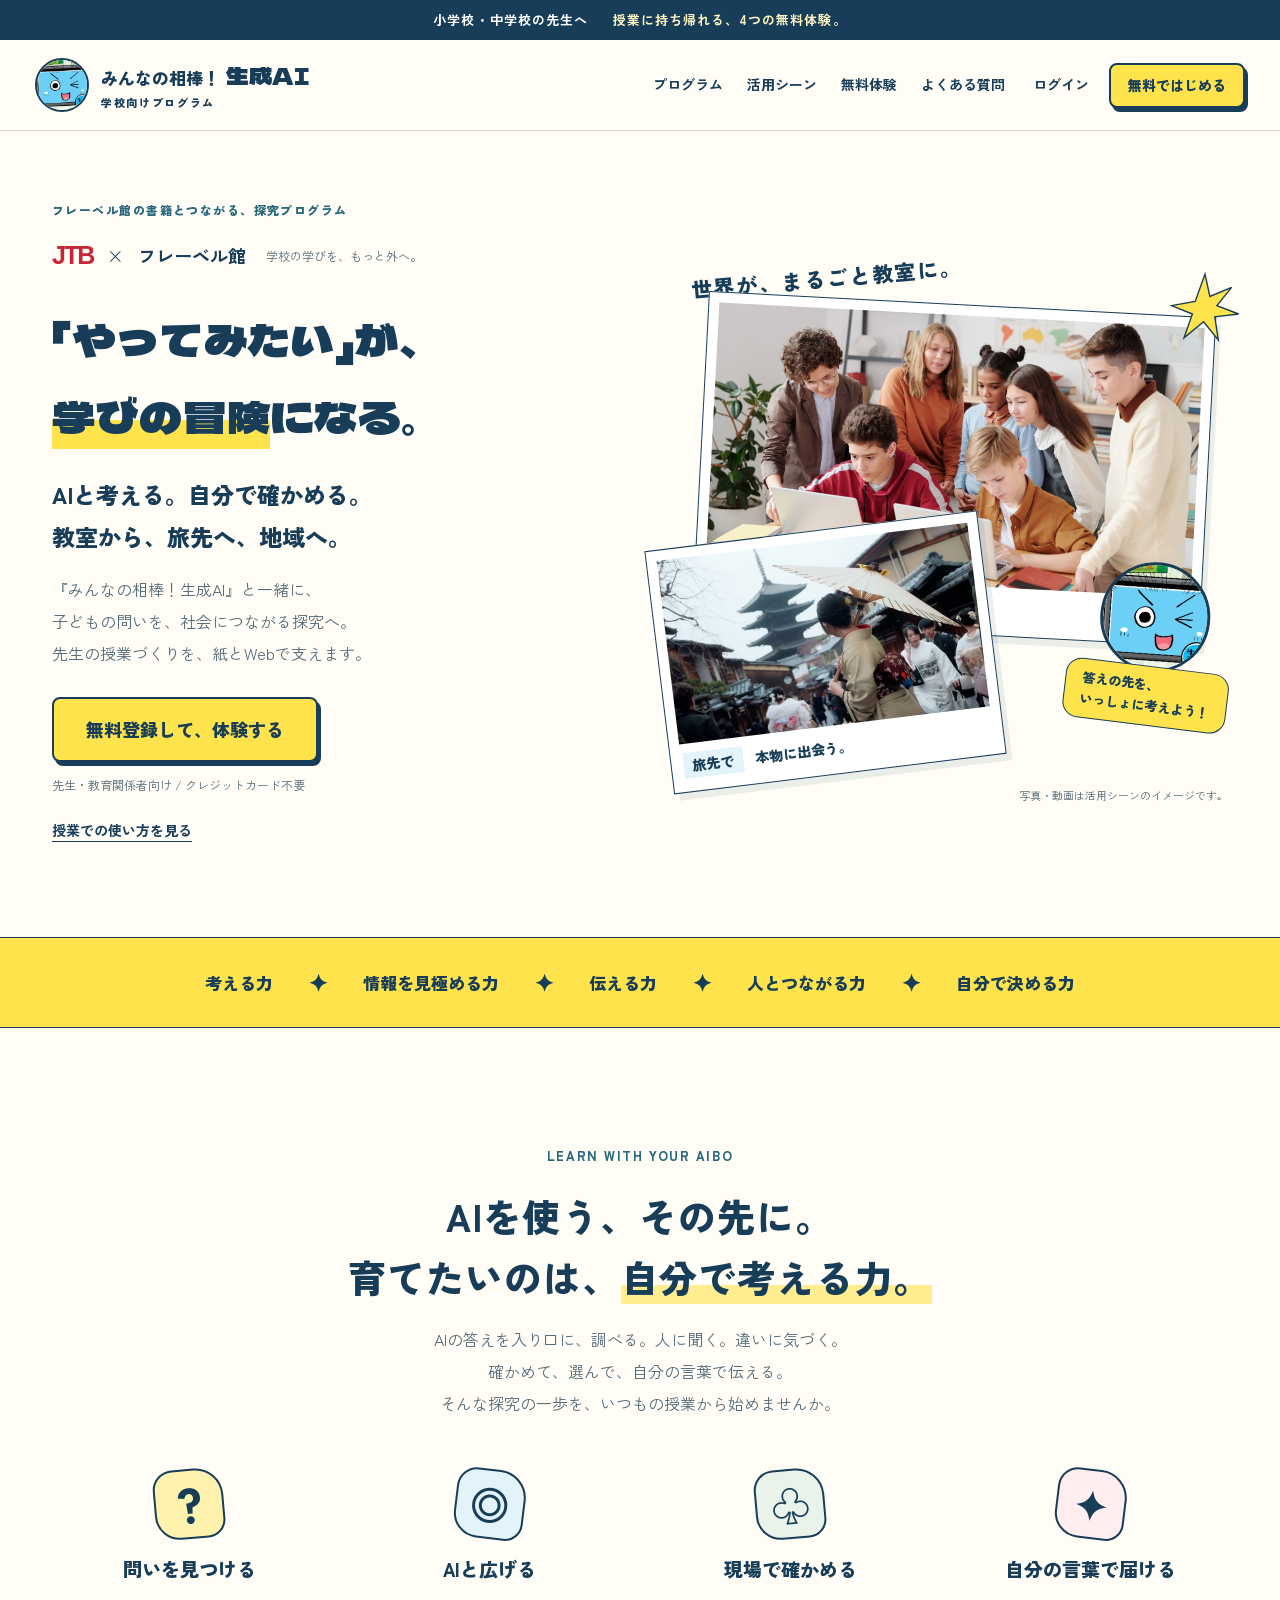
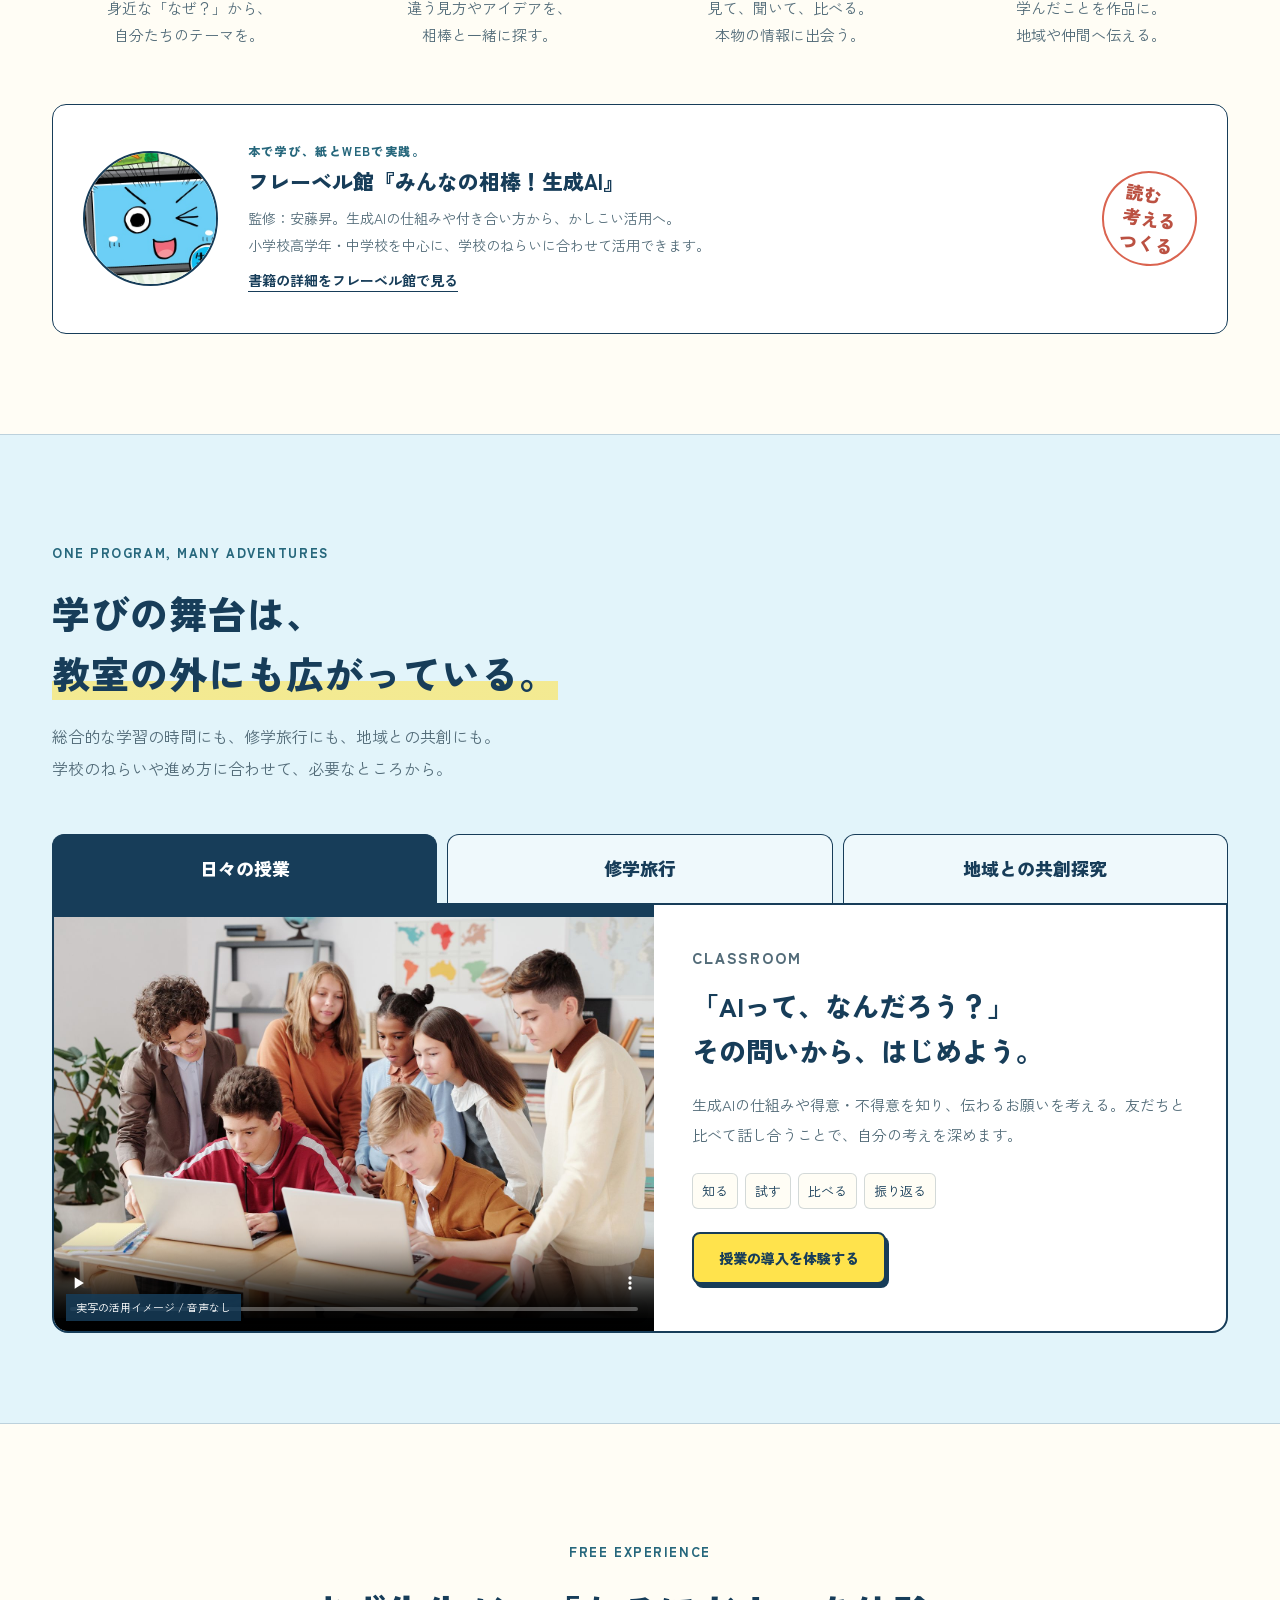
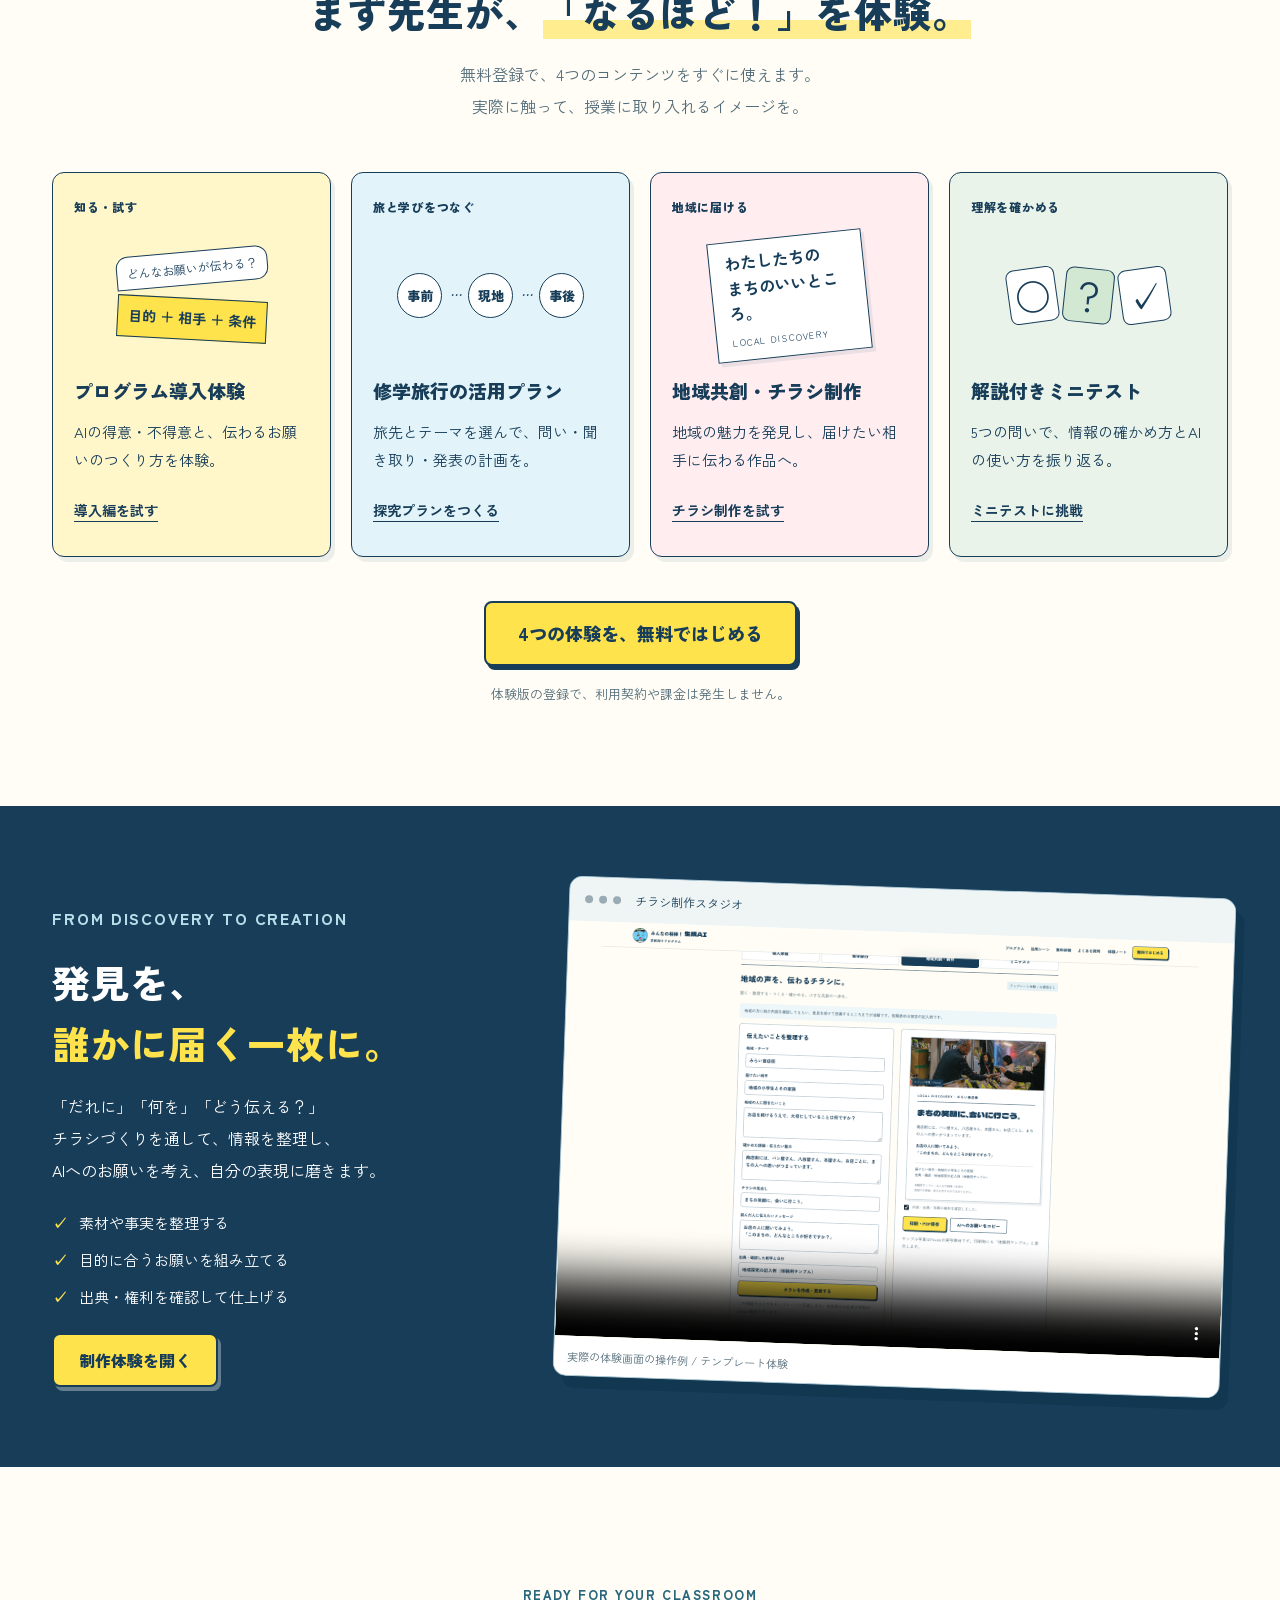
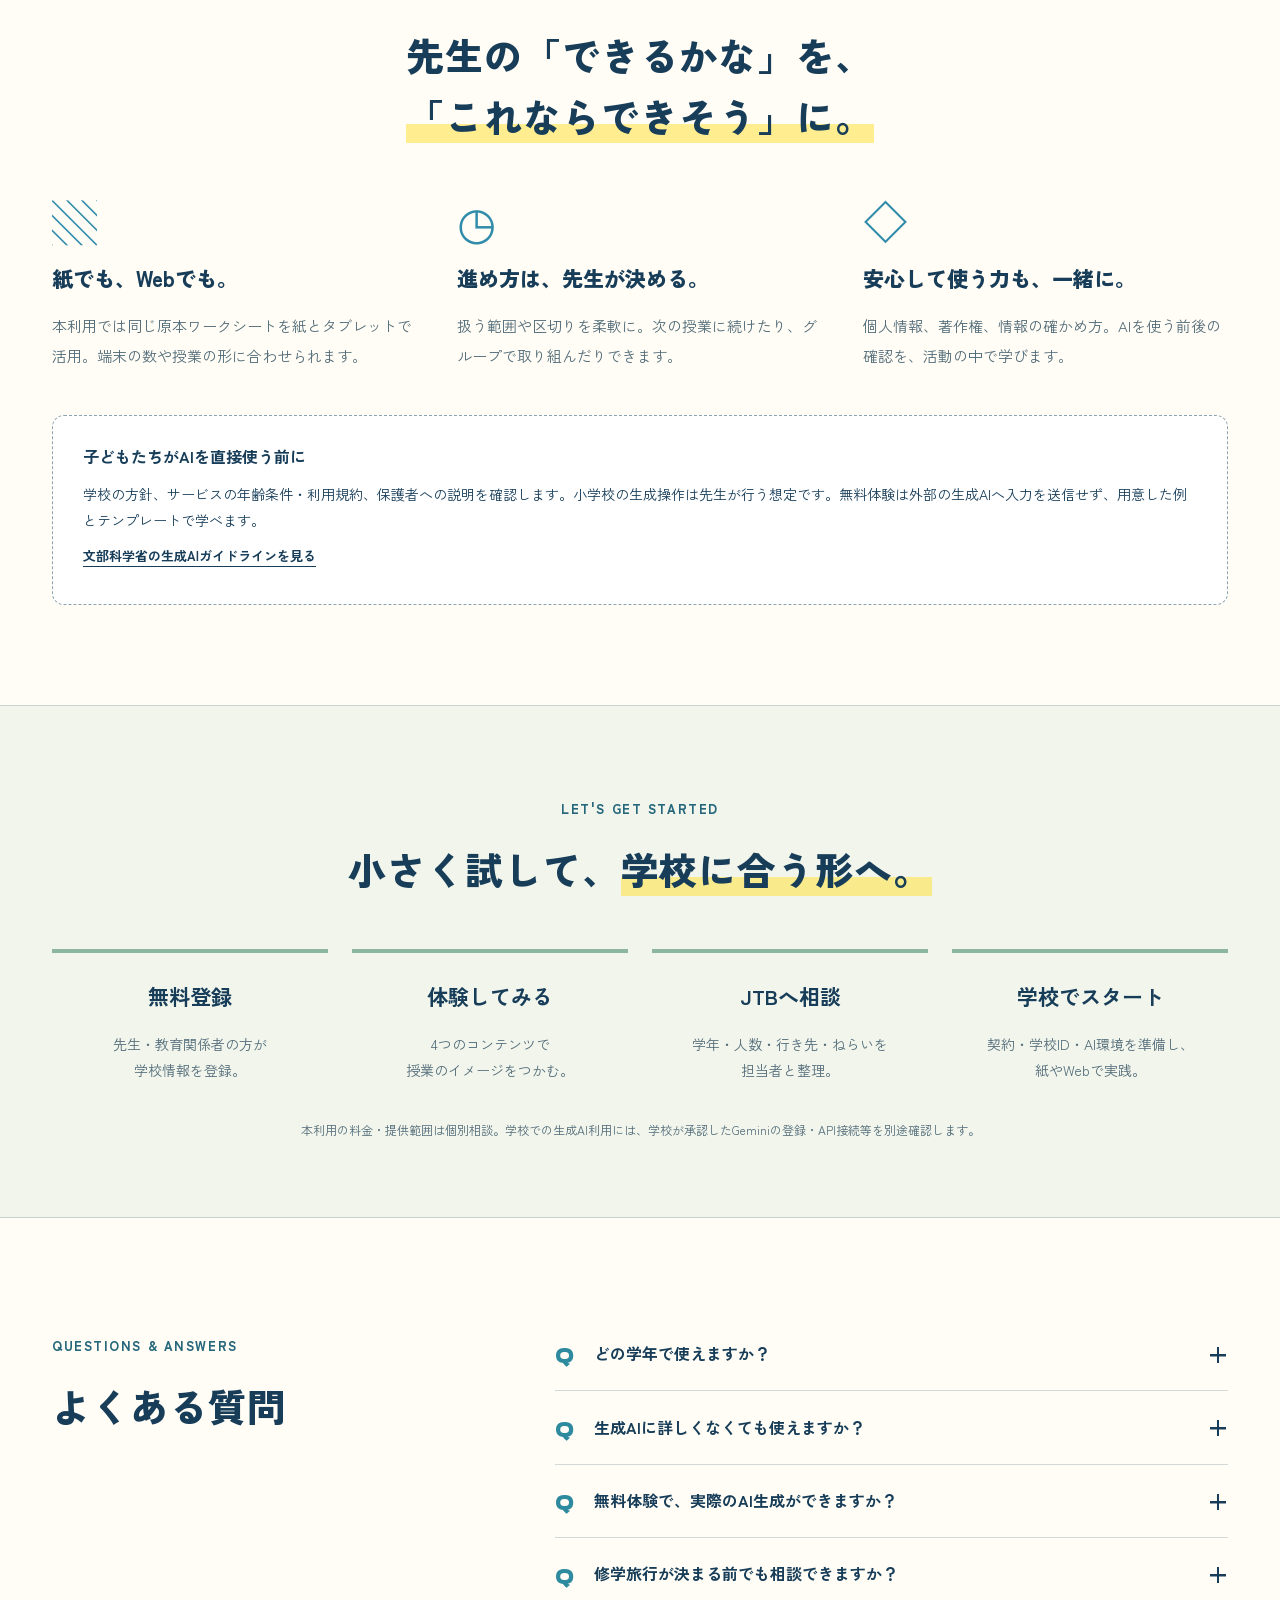
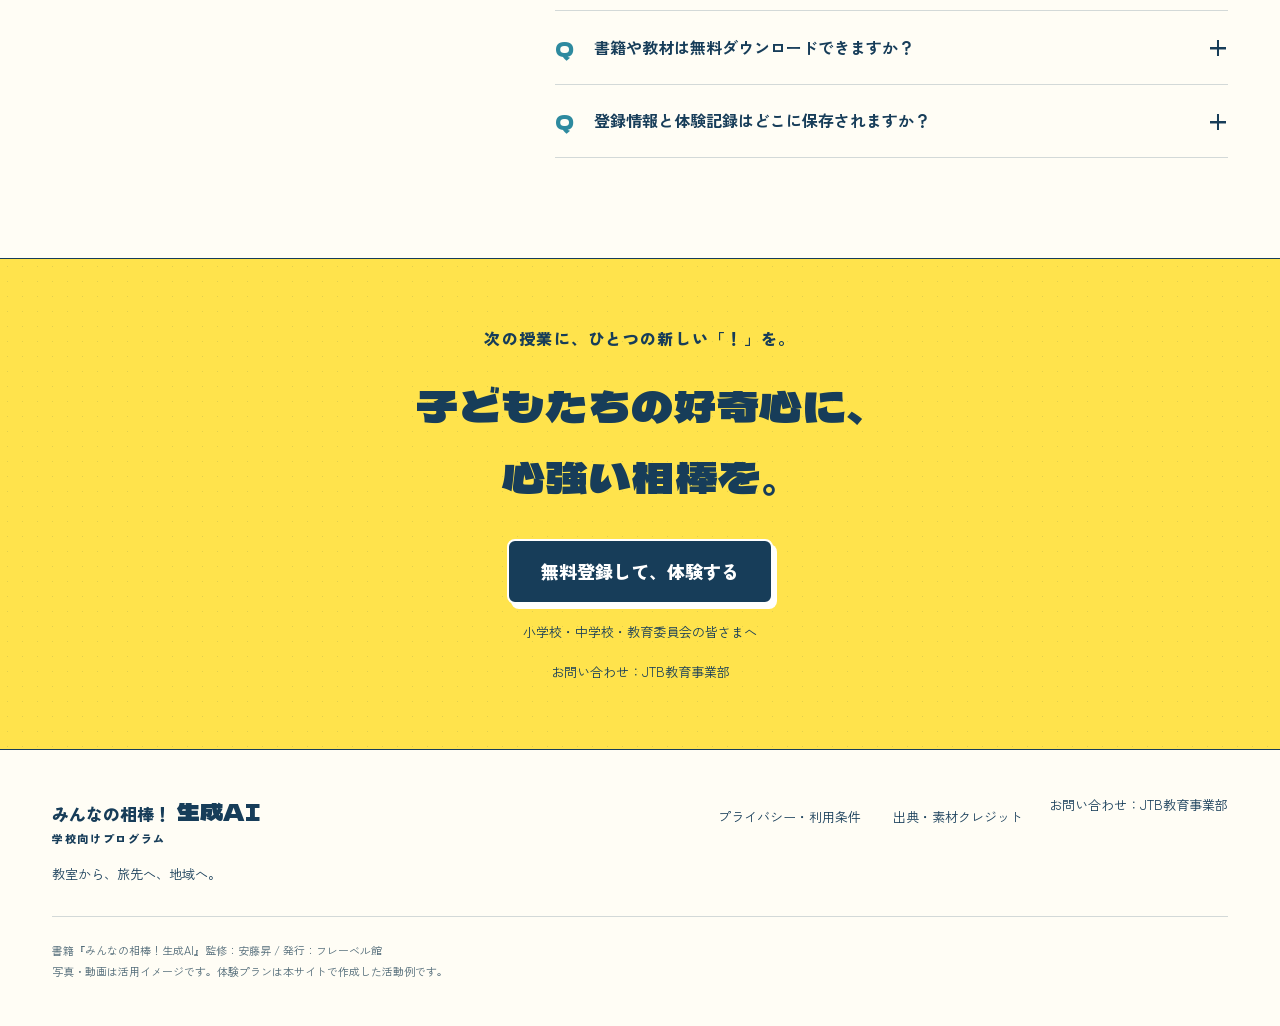
==== commit 142d799c: "Set contact to JTB education division and enable approved public trial handoff" ====
--- a/minnano-aibo/landing.html
+++ b/minnano-aibo/landing.html
@@ -9,9 +9,9 @@
 <section class="studio-section"><div class="wrap studio-layout"><div><p class="eyebrow">FROM DISCOVERY TO CREATION</p><h2>発見を、<br><em>誰かに届く一枚に。</em></h2><p>「だれに」「何を」「どう伝える？」<br>チラシづくりを通して、情報を整理し、<br>AIへのお願いを考え、自分の表現に磨きます。</p><ul class="check-list"><li>素材や事実を整理する</li><li>目的に合うお願いを組み立てる</li><li>出典・権利を確認して仕上げる</li></ul><button class="btn" data-start="local">制作体験を開く</button></div><div class="studio-demo"><div class="window-bar"><i></i><i></i><i></i><span>チラシ制作スタジオ</span></div><video id="studio-video" controls playsinline preload="none" poster="media/studio-poster.png"><source src="media/studio-demo.mp4" type="video/mp4"><track kind="captions" src="media/studio-ja.vtt" srclang="ja" label="日本語" default></video><p>実際の体験画面の操作例 / テンプレート体験</p></div></div></section>
 <section class="section wrap"><div class="section-title"><p class="eyebrow">READY FOR YOUR CLASSROOM</p><h2>先生の「できるかな」を、<br><em>「これならできそう」に。</em></h2></div><div class="support-grid"><article><span>▧</span><h3>紙でも、Webでも。</h3><p>本利用では同じ原本ワークシートを紙とタブレットで活用。端末の数や授業の形に合わせられます。</p></article><article><span>◷</span><h3>進め方は、先生が決める。</h3><p>扱う範囲や区切りを柔軟に。次の授業に続けたり、グループで取り組んだりできます。</p></article><article><span>◇</span><h3>安心して使う力も、一緒に。</h3><p>個人情報、著作権、情報の確かめ方。AIを使う前後の確認を、活動の中で学びます。</p></article></div><div class="guidance"><b>子どもたちがAIを直接使う前に</b><p>学校の方針、サービスの年齢条件・利用規約、保護者への説明を確認します。小学校の生成操作は先生が行う想定です。無料体験は外部の生成AIへ入力を送信せず、用意した例とテンプレートで学べます。</p><a class="under-link" href="https://www.mext.go.jp/a_menu/other/mext_02412.html" target="_blank" rel="noopener">文部科学省の生成AIガイドラインを見る</a></div></section>
 <section class="steps-section"><div class="wrap"><div class="section-title"><p class="eyebrow">LET'S GET STARTED</p><h2>小さく試して、<em>学校に合う形へ。</em></h2></div><div class="steps"><article><b>無料登録</b><p>先生・教育関係者の方が<br>学校情報を登録。</p></article><article><b>体験してみる</b><p>4つのコンテンツで<br>授業のイメージをつかむ。</p></article><article><b>JTBへ相談</b><p>学年・人数・行き先・ねらいを<br>担当者と整理。</p></article><article><b>学校でスタート</b><p>契約・学校ID・AI環境を準備し、<br>紙やWebで実践。</p></article></div><p class="small-note">本利用の料金・提供範囲は個別相談。学校での生成AI利用には、学校が承認したGeminiの登録・API接続等を別途確認します。</p></div></section>
-<section class="section wrap faq" id="faq"><div class="section-title left"><p class="eyebrow">QUESTIONS & ANSWERS</p><h2>よくある質問</h2></div><div class="faq-list"><details><summary>どの学年で使えますか？</summary><p>小学校高学年・中学校を中心に想定しています。出版社が示す書籍の対象年齢は小学校3年生から中学生です。内容やAIの操作主体は、発達段階と学校の方針に合わせて調整します。</p></details><details><summary>生成AIに詳しくなくても使えますか？</summary><p>無料体験は選択や短い入力から始められ、AIのAPIキーは不要です。まず先生が操作し、活動例を印刷して授業の進め方を検討できます。</p></details><details><summary>無料体験で、実際のAI生成ができますか？</summary><p>無料体験では教材用の例とテンプレートで、お願いの組み立て方・チラシ制作・情報の確認を試します。外部AIへは送信しません。本利用では学校のGemini API設定・利用承認のもとで生成します。</p></details><details><summary>修学旅行が決まる前でも相談できますか？</summary><p>育てたい力や探究テーマを整理し、行き先・時期・人数と合わせてJTBの担当窓口へご相談ください。体験プランは活動例であり、施設予約や受入手配を確約するものではありません。</p></details><details><summary>書籍や教材は無料ダウンロードできますか？</summary><p>無料体験は本サイトの導入コンテンツ・活用プラン・ミニテストです。書籍全体や契約用の原本ワークシートを無料配布するものではありません。提供条件は導入時に確認します。</p></details><details><summary>登録情報と体験記録はどこに保存されますか？</summary><p>本サイトのサーバーに保存します。児童生徒の氏名・名簿の入力は不要です。ログイン後の「アカウント」から記録の書き出しと登録削除ができます。</p></details></div></section>
-<section class="last-cta"><div class="wrap"><p class="handwritten">次の授業に、ひとつの新しい「！」を。</p><h2>子どもたちの好奇心に、<br>心強い相棒を。</h2><button class="btn large" data-register>無料登録して、体験する</button><p>小学校・中学校・教育委員会の皆さまへ</p><a class="under-link" href="https://www.jtbbwt.com/education/" target="_blank" rel="noopener">JTBの学校・教育機関向け窓口を見る</a></div></section></div>
+<section class="section wrap faq" id="faq"><div class="section-title left"><p class="eyebrow">QUESTIONS & ANSWERS</p><h2>よくある質問</h2></div><div class="faq-list"><details><summary>どの学年で使えますか？</summary><p>小学校高学年・中学校を中心に想定しています。出版社が示す書籍の対象年齢は小学校3年生から中学生です。内容やAIの操作主体は、発達段階と学校の方針に合わせて調整します。</p></details><details><summary>生成AIに詳しくなくても使えますか？</summary><p>無料体験は選択や短い入力から始められ、AIのAPIキーは不要です。まず先生が操作し、活動例を印刷して授業の進め方を検討できます。</p></details><details><summary>無料体験で、実際のAI生成ができますか？</summary><p>無料体験では教材用の例とテンプレートで、お願いの組み立て方・チラシ制作・情報の確認を試します。外部AIへは送信しません。本利用では学校のGemini API設定・利用承認のもとで生成します。</p></details><details><summary>修学旅行が決まる前でも相談できますか？</summary><p>育てたい力や探究テーマを整理し、行き先・時期・人数と合わせてJTB教育事業部へご相談ください。体験プランは活動例であり、施設予約や受入手配を確約するものではありません。</p></details><details><summary>書籍や教材は無料ダウンロードできますか？</summary><p>無料体験は本サイトの導入コンテンツ・活用プラン・ミニテストです。書籍全体や契約用の原本ワークシートを無料配布するものではありません。提供条件は導入時に確認します。</p></details><details><summary>登録情報と体験記録はどこに保存されますか？</summary><p>本サイトのサーバーに保存します。児童生徒の氏名・名簿の入力は不要です。ログイン後の「アカウント」から記録の書き出しと登録削除ができます。</p></details></div></section>
+<section class="last-cta"><div class="wrap"><p class="handwritten">次の授業に、ひとつの新しい「！」を。</p><h2>子どもたちの好奇心に、<br>心強い相棒を。</h2><button class="btn large" data-register>無料登録して、体験する</button><p>小学校・中学校・教育委員会の皆さまへ</p><p class="contact-name">お問い合わせ：JTB教育事業部</p></div></section></div>
 <section id="experience" class="wrap experience" hidden><div class="experience-head"><div><p class="eyebrow">YOUR AIBO NOTEBOOK</p><h1>先生の、体験ノート。</h1><p id="welcome"></p></div><div><span id="save-status" role="status"></span><button class="btn outline small" id="account-open">アカウント</button></div></div><nav class="experience-tabs" aria-label="無料体験"><button data-module="intro">導入体験</button><button data-module="trip">修学旅行</button><button data-module="local">地域共創・制作</button><button data-module="quiz">ミニテスト</button></nav><div id="module"></div><div class="experience-bottom"><button class="under-link" id="back-home">プログラム紹介に戻る</button><button class="under-link" id="logout">ログアウト</button></div></section></main>
-<footer class="footer wrap"><div><a class="brand" href="landing.html"><span>みんなの相棒！<b>生成AI</b><small>学校向けプログラム</small></span></a><p>教室から、旅先へ、地域へ。</p></div><div class="footer-links"><button data-policy="privacy">プライバシー・利用条件</button><button data-policy="sources">出典・素材クレジット</button><a href="https://www.jtbbwt.com/education/" target="_blank" rel="noopener">JTB 教育窓口</a></div><p class="copyright">書籍『みんなの相棒！生成AI』監修：安藤昇 / 発行：フレーベル館<br>写真・動画は活用イメージです。体験プランは本サイトで作成した活動例です。</p></footer>
+<footer class="footer wrap"><div><a class="brand" href="landing.html"><span>みんなの相棒！<b>生成AI</b><small>学校向けプログラム</small></span></a><p>教室から、旅先へ、地域へ。</p></div><div class="footer-links"><button data-policy="privacy">プライバシー・利用条件</button><button data-policy="sources">出典・素材クレジット</button><span class="contact-name">お問い合わせ：JTB教育事業部</span></div><p class="copyright">書籍『みんなの相棒！生成AI』監修：安藤昇 / 発行：フレーベル館<br>写真・動画は活用イメージです。体験プランは本サイトで作成した活動例です。</p></footer>
 <dialog id="auth-dialog" aria-labelledby="auth-title"><button class="dialog-close" aria-label="閉じる" data-close>×</button><p class="eyebrow">FREE TEACHER EXPERIENCE</p><h2 id="auth-title">無料で、相棒に出会おう。</h2><p>4つの体験と、授業に使えるアイデアを。</p><form id="auth-form"><div id="registration-fields"><label>学校・所属名 <span>必須</span><input name="school" autocomplete="organization" maxlength="100" placeholder="○○市立 ○○小学校"></label><div class="form-grid"><label>校種 <span>必須</span><select name="level"><option value="">選択してください</option><option>小学校</option><option>中学校</option><option>教育委員会・その他</option></select></label><label>都道府県 <span>必須</span><select name="prefecture" id="prefecture"></select></label></div></div><label>メールアドレス <span>必須</span><input name="email" type="email" autocomplete="email" maxlength="254" required></label><label>パスワード <span>10文字以上</span><input name="password" type="password" autocomplete="new-password" minlength="10" maxlength="128" required></label><label class="checkbox" id="consent-label"><input name="consent" type="checkbox"><span>教職員・教育関係者です。<button type="button" class="inline-link" data-policy="privacy">プライバシー・利用条件</button>に同意します。</span></label><p class="form-error" id="auth-error" role="alert"></p><button class="btn full" id="auth-submit" type="submit">無料登録して体験をはじめる</button></form><button class="under-link auth-switch" id="auth-switch">登録済みの方はこちら</button><p class="small-note">児童生徒の個人情報は入力しないでください。登録確認メールの送信はありません。パスワードは大切に保管してください。</p></dialog>
 <dialog id="info-dialog" class="wide-dialog"><button class="dialog-close" aria-label="閉じる" data-close>×</button><div id="info-content"></div></dialog><div class="toast" role="status" hidden></div></body></html>
